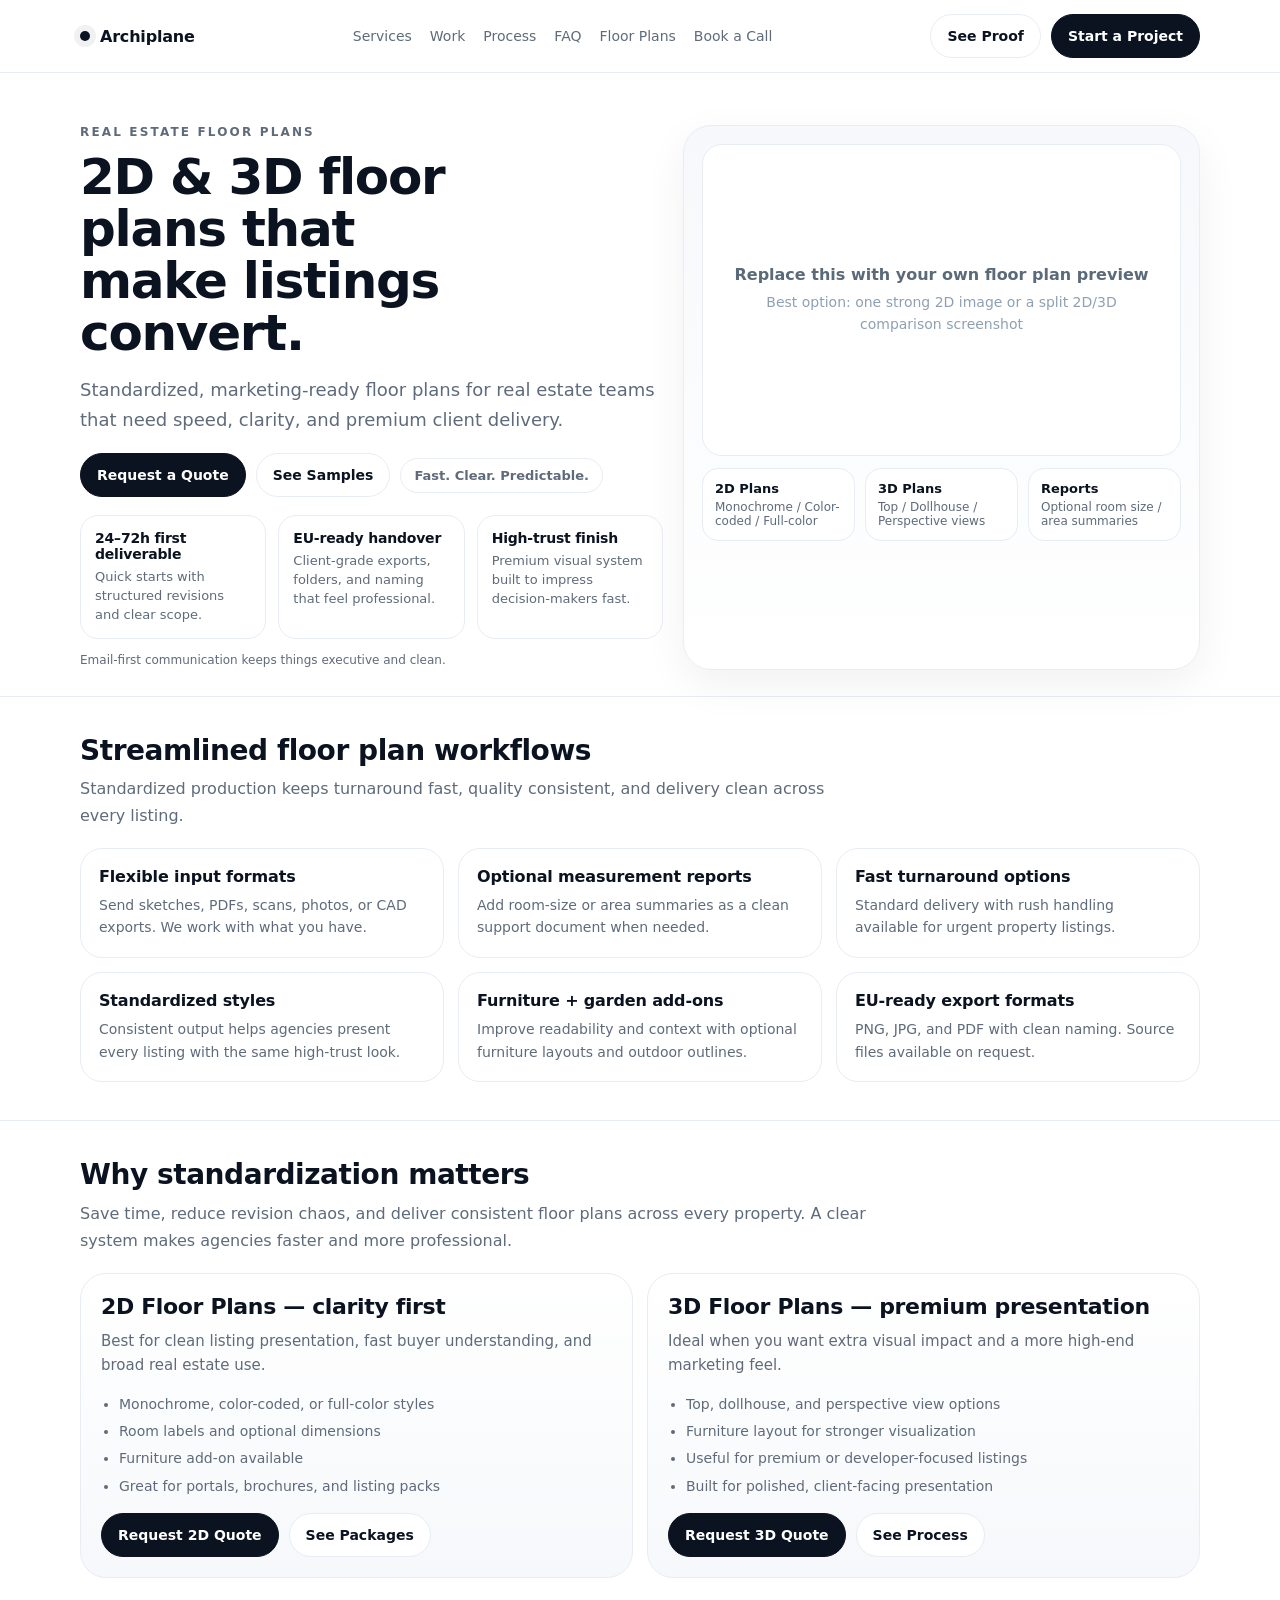
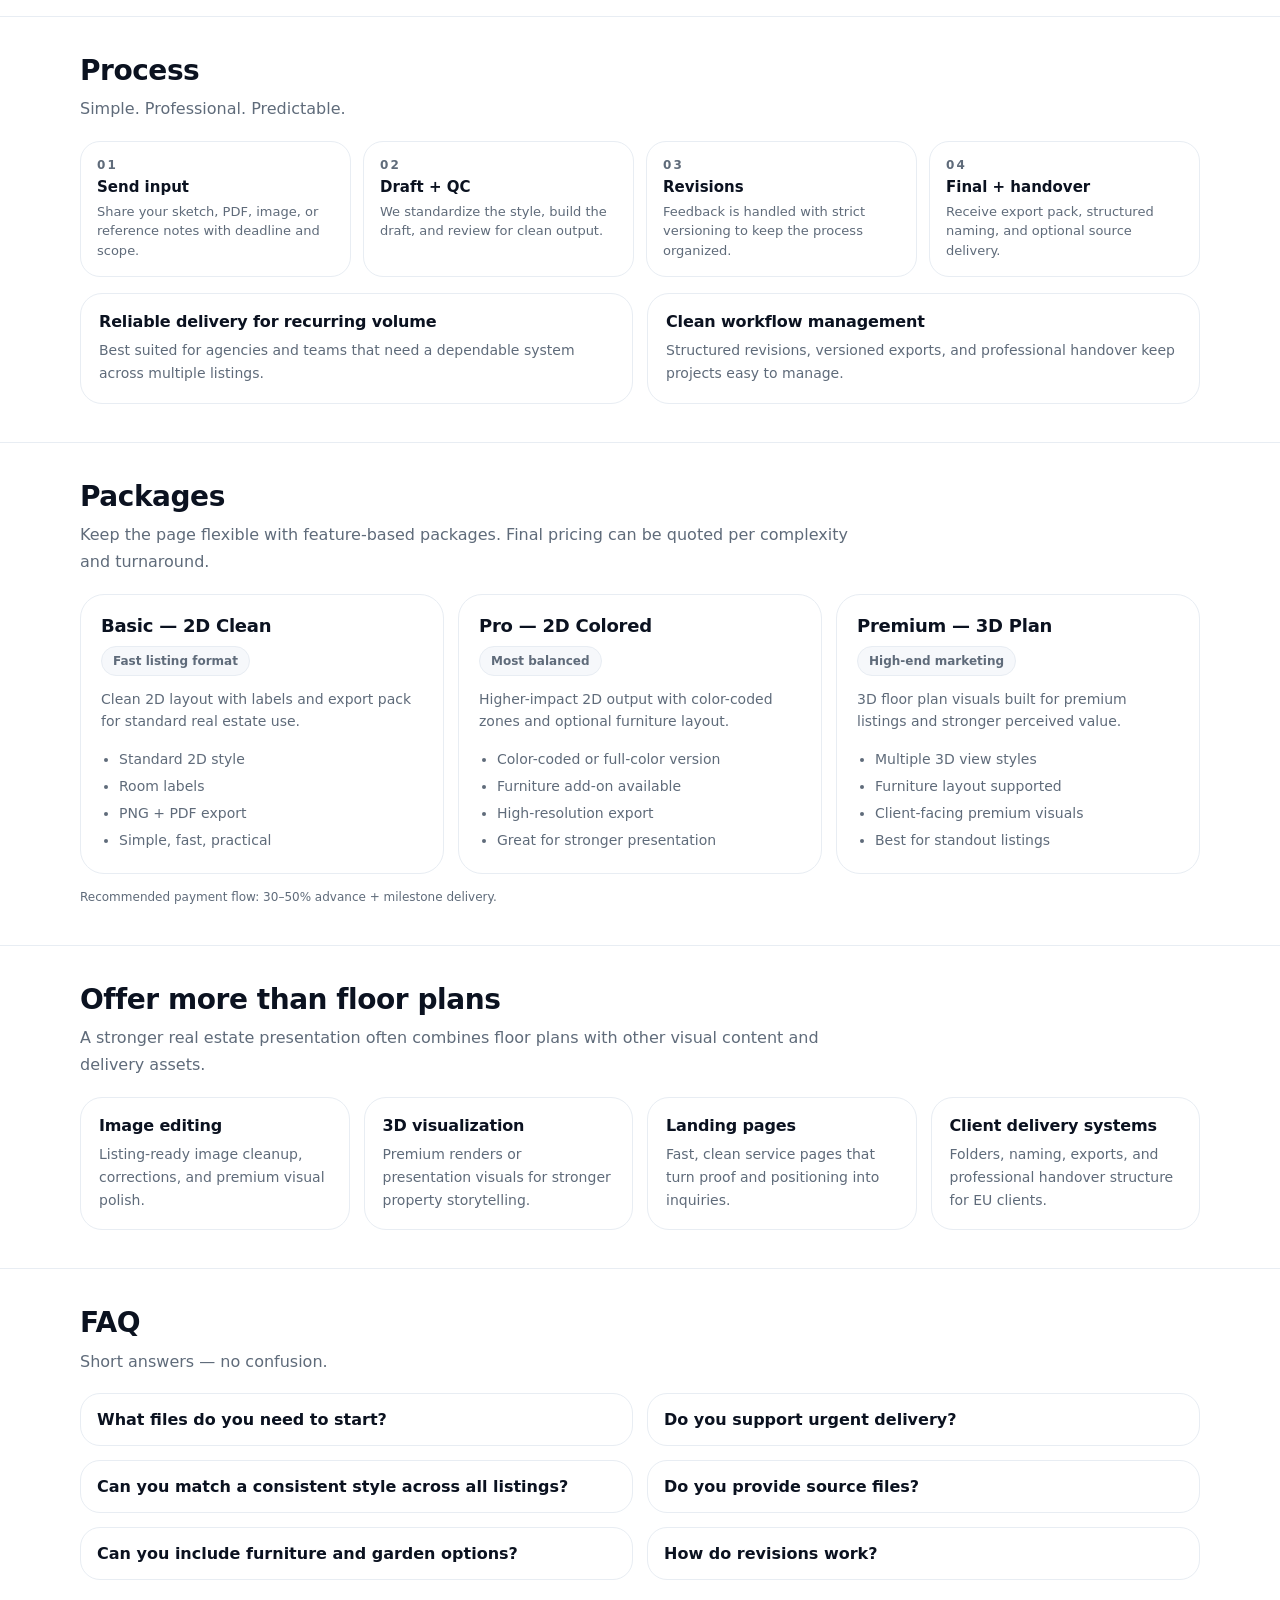
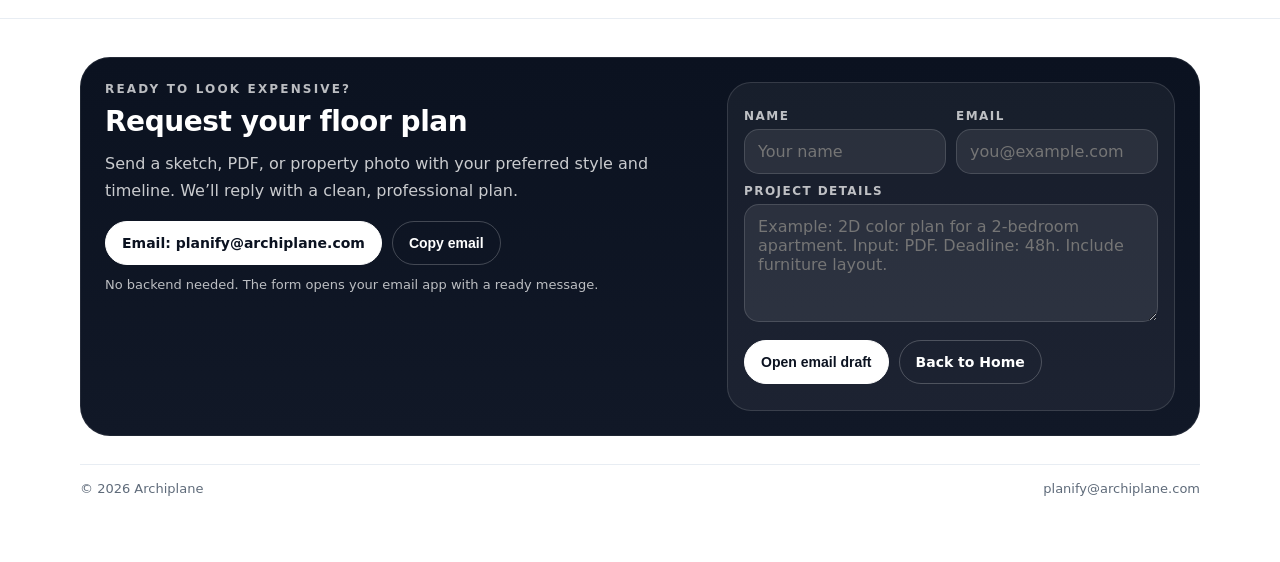
==== floor-plans/index.html @ 11f4e486 "update homepage and floor plans page" ====
<!doctype html>
<html lang="en">
<head>
  <meta charset="utf-8" />
  <meta name="viewport" content="width=device-width, initial-scale=1" />
  <title>Floor Plans (2D & 3D) | Archiplane</title>
  <meta name="description" content="Premium 2D & 3D floor plans for real estate listings. EU-ready exports, clean handover, predictable delivery." />
  <meta name="robots" content="index,follow" />
  <link rel="canonical" href="https://www.archiplane.com/floor-plans/" />

  <meta property="og:title" content="Floor Plans (2D & 3D) | Archiplane" />
  <meta property="og:description" content="Standardized, marketing-ready floor plans for real estate teams that need speed, clarity, and premium client delivery." />
  <meta property="og:type" content="website" />
  <meta property="og:url" content="https://www.archiplane.com/floor-plans/" />
  <meta property="og:site_name" content="Archiplane" />

  <style>
    :root{
      --bg:#ffffff;
      --ink:#0b1220;
      --muted:#5f6b7a;
      --line:#e8edf3;
      --soft:#f6f8fb;
      --soft2:#f1f5f9;
      --card:#ffffff;
      --dark:#0b1220;
      --dark2:#111827;
      --shadow:0 14px 44px rgba(10,18,32,.06);
      --radius:24px;
      --radius-sm:18px;
      --max:1160px;
    }

    *{box-sizing:border-box}
    html{scroll-behavior:smooth}
    body{
      margin:0;
      background:var(--bg);
      color:var(--ink);
      font-family:ui-sans-serif, system-ui, -apple-system, Segoe UI, Roboto, Helvetica, Arial, sans-serif;
      -webkit-font-smoothing:antialiased;
      text-rendering:optimizeLegibility;
    }
    img{max-width:100%;display:block}
    a{text-decoration:none;color:inherit}
    .wrap{max-width:var(--max);margin:0 auto;padding:0 20px}

    .topbar{
      position:sticky;top:0;z-index:50;
      background:rgba(255,255,255,.82);
      backdrop-filter:blur(12px);
      border-bottom:1px solid var(--line);
    }
    .nav{
      display:flex;align-items:center;justify-content:space-between;
      gap:16px;padding:14px 0;
    }
    .brand{
      display:flex;align-items:center;gap:10px;font-weight:700;letter-spacing:-.2px;
    }
    .brand-dot{
      width:10px;height:10px;border-radius:999px;background:var(--ink);
      box-shadow:0 0 0 6px rgba(11,18,32,.06);
    }
    .menu{
      display:flex;align-items:center;gap:18px;font-size:14px;color:var(--muted);
    }
    .menu a:hover{color:var(--ink)}
    .cta-inline{display:flex;gap:10px;align-items:center}

    .btn{
      display:inline-flex;align-items:center;justify-content:center;
      min-height:44px;padding:0 16px;border-radius:999px;
      border:1px solid var(--line);background:#fff;color:var(--ink);
      font-size:14px;font-weight:700;white-space:nowrap;
      transition:.18s ease;
    }
    .btn:hover{transform:translateY(-1px);border-color:#d5dde7}
    .btn.primary{background:var(--dark);color:#fff;border-color:var(--dark)}
    .btn.primary:hover{opacity:.95}
    .btn.light{background:#fff;color:var(--ink);border-color:#fff}
    .btn.ghost{background:transparent;color:#fff;border-color:rgba(255,255,255,.22)}

    .hero{padding:52px 0 26px}
    .hero-grid{
      display:grid;grid-template-columns:1.06fr .94fr;gap:20px;align-items:stretch;
    }
    .kicker{
      font-size:12px;font-weight:800;letter-spacing:.18em;text-transform:uppercase;color:var(--muted);
    }
    h1{
      margin:12px 0 0;font-size:50px;line-height:1.04;letter-spacing:-1.25px;
      max-width:11ch;
    }
    .lead{
      margin:16px 0 0;max-width:60ch;
      font-size:18px;line-height:1.68;color:var(--muted);
    }
    .hero-actions{
      margin-top:18px;display:flex;gap:10px;flex-wrap:wrap;align-items:center;
    }
    .pill{
      display:inline-flex;align-items:center;gap:8px;
      padding:9px 13px;border-radius:999px;border:1px solid var(--line);
      background:#fff;font-size:13px;color:var(--muted);font-weight:600;
    }

    .trust{
      display:grid;grid-template-columns:repeat(3,1fr);gap:12px;margin-top:18px;
    }
    .trust-card{
      background:#fff;border:1px solid var(--line);border-radius:18px;padding:14px 14px 13px;
    }
    .trust-card b{display:block;font-size:14px;letter-spacing:-.2px}
    .trust-card span{display:block;margin-top:6px;font-size:13px;line-height:1.45;color:var(--muted)}

    .panel{
      background:linear-gradient(180deg,var(--soft),#fff);
      border:1px solid var(--line);border-radius:28px;padding:18px;
      box-shadow:var(--shadow);
    }
    .mock{
      min-height:312px;
      border:1px solid var(--line);border-radius:20px;background:#fff;
      display:flex;flex-direction:column;align-items:center;justify-content:center;
      text-align:center;padding:22px;color:#8ea0b2;
    }
    .mock b{color:#5b6a79}
    .mini-grid{
      display:grid;grid-template-columns:repeat(3,1fr);gap:10px;margin-top:12px;
    }
    .mini{
      border:1px solid var(--line);border-radius:16px;background:#fff;padding:12px;
    }
    .mini b{display:block;font-size:13px}
    .mini span{display:block;margin-top:4px;font-size:12px;color:var(--muted)}

    section{padding:38px 0;border-top:1px solid var(--line)}
    h2{
      margin:0;font-size:28px;letter-spacing:-.45px;line-height:1.12;
    }
    .sub{
      margin:10px 0 0;max-width:78ch;color:var(--muted);line-height:1.68;font-size:16px;
    }

    .grid-3{
      display:grid;grid-template-columns:repeat(3,1fr);gap:14px;margin-top:18px;
    }
    .card{
      border:1px solid var(--line);border-radius:22px;background:var(--card);padding:18px;
    }
    .card h3{
      margin:0;font-size:16px;letter-spacing:-.15px;
    }
    .card p{
      margin:8px 0 0;font-size:14px;line-height:1.62;color:var(--muted);
    }

    .split{
      display:grid;grid-template-columns:1fr 1fr;gap:14px;margin-top:18px;
    }
    .bigcard{
      border:1px solid var(--line);border-radius:26px;
      background:linear-gradient(180deg,#fff,var(--soft));
      padding:20px;
    }
    .bigcard h3{
      margin:0;font-size:22px;letter-spacing:-.35px;
    }
    .bigcard p{
      margin:10px 0 0;color:var(--muted);line-height:1.65;font-size:15px;
    }
    .list{
      margin:14px 0 0;padding-left:18px;color:var(--muted);
      line-height:1.8;font-size:14px;
    }
    .list li + li{margin-top:2px}

    .steps{
      display:grid;grid-template-columns:repeat(4,1fr);gap:12px;margin-top:18px;
    }
    .step{
      border:1px solid var(--line);border-radius:20px;background:#fff;padding:16px;
    }
    .num{
      font-size:12px;font-weight:900;letter-spacing:.18em;color:var(--muted);
    }
    .step b{display:block;margin-top:6px;font-size:15px}
    .step span{display:block;margin-top:6px;font-size:13px;line-height:1.5;color:var(--muted)}

    .workflow{
      display:grid;grid-template-columns:1fr 1fr;gap:14px;margin-top:16px;
    }

    .packages{
      display:grid;grid-template-columns:repeat(3,1fr);gap:14px;margin-top:18px;
    }
    .pkg{
      border:1px solid var(--line);border-radius:24px;background:#fff;padding:20px;
    }
    .pkg h3{margin:0;font-size:18px;letter-spacing:-.25px}
    .pkg .tag{
      display:inline-block;margin-top:10px;padding:7px 11px;border-radius:999px;
      background:var(--soft);border:1px solid var(--line);font-size:12px;font-weight:700;color:var(--muted);
    }
    .pkg p{margin:12px 0 0;color:var(--muted);font-size:14px;line-height:1.6}

    .services-grid{
      display:grid;grid-template-columns:repeat(4,1fr);gap:14px;margin-top:18px;
    }

    .faq{
      display:grid;grid-template-columns:1fr 1fr;gap:14px;margin-top:18px;
    }
    details{
      border:1px solid var(--line);border-radius:20px;background:#fff;padding:16px 16px;
    }
    summary{
      cursor:pointer;font-weight:700;list-style:none;
    }
    summary::-webkit-details-marker{display:none}
    details p{
      margin:10px 0 0;color:var(--muted);font-size:14px;line-height:1.65;
    }

    .cta-block{
      display:grid;grid-template-columns:1.15fr .85fr;gap:16px;
      background:linear-gradient(180deg,var(--dark),var(--dark2));
      color:#fff;border-radius:30px;padding:24px;border:1px solid rgba(255,255,255,.08);
    }
    .cta-block .muted{
      color:rgba(255,255,255,.78);line-height:1.72;
    }

    .form{
      border:1px solid rgba(255,255,255,.13);
      background:rgba(255,255,255,.05);
      border-radius:24px;padding:16px;
    }
    label{
      display:block;margin-top:10px;
      font-size:12px;font-weight:800;letter-spacing:.12em;text-transform:uppercase;
      color:rgba(255,255,255,.72);
    }
    input, textarea{
      width:100%;margin-top:6px;padding:12px 13px;
      border-radius:15px;border:1px solid rgba(255,255,255,.14);
      background:rgba(255,255,255,.08);color:#fff;outline:none;
      font:inherit;
    }
    textarea{min-height:118px;resize:vertical}
    .row{display:grid;grid-template-columns:1fr 1fr;gap:10px}
    .form-actions{display:flex;gap:10px;flex-wrap:wrap;margin-top:14px}
    .note{
      margin-top:10px;font-size:13px;line-height:1.55;color:rgba(255,255,255,.72);
    }

    footer{
      padding:28px 0;color:var(--muted);font-size:13px;
    }
    .foot{
      display:flex;justify-content:space-between;gap:12px;flex-wrap:wrap;
      border-top:1px solid var(--line);padding-top:16px;
    }

    .tiny{font-size:12px;color:var(--muted);line-height:1.55}
    .hide-mobile{display:block}

    @media (max-width: 980px){
      .hero-grid,.split,.workflow,.cta-block{grid-template-columns:1fr}
      .grid-3,.packages,.faq,.services-grid{grid-template-columns:1fr}
      .steps{grid-template-columns:1fr 1fr}
      .trust{grid-template-columns:1fr}
      h1{font-size:42px;max-width:none}
      .menu{display:none}
    }

    @media (max-width: 560px){
      .wrap{padding:0 16px}
      .hero{padding-top:36px}
      h1{font-size:35px;letter-spacing:-.8px}
      .lead{font-size:16px}
      .mini-grid,.row,.steps{grid-template-columns:1fr}
      .cta-inline{display:none}
      .hide-mobile{display:none}
    }
  </style>
</head>

<body>
  <header class="topbar">
    <div class="wrap">
      <div class="nav">
        <a class="brand" href="/">
          <span class="brand-dot" aria-hidden="true"></span>
          <span>Archiplane</span>
        </a>

        <nav class="menu" aria-label="Primary navigation">
          <a href="/#services">Services</a>
          <a href="/#work">Work</a>
          <a href="/#process">Process</a>
          <a href="/#faq">FAQ</a>
          <a href="/floor-plans/" aria-current="page">Floor Plans</a>
          <a href="/#contact">Book a Call</a>
        </nav>

        <div class="cta-inline">
          <a class="btn" href="/#work">See Proof</a>
          <a class="btn primary" href="#contact">Start a Project</a>
        </div>
      </div>
    </div>
  </header>

  <main>
    <!-- HERO -->
    <section class="hero" style="border-top:none">
      <div class="wrap">
        <div class="hero-grid">
          <div>
            <div class="kicker">Real Estate Floor Plans</div>
            <h1>2D &amp; 3D floor plans that make listings convert.</h1>
            <p class="lead">
              Standardized, marketing-ready floor plans for real estate teams that need speed,
              clarity, and premium client delivery.
            </p>

            <div class="hero-actions">
              <a class="btn primary" href="#contact">Request a Quote</a>
              <a class="btn" href="#samples">See Samples</a>
              <span class="pill hide-mobile">Fast. Clear. Predictable.</span>
            </div>

            <div class="trust">
              <div class="trust-card">
                <b>24–72h first deliverable</b>
                <span>Quick starts with structured revisions and clear scope.</span>
              </div>
              <div class="trust-card">
                <b>EU-ready handover</b>
                <span>Client-grade exports, folders, and naming that feel professional.</span>
              </div>
              <div class="trust-card">
                <b>High-trust finish</b>
                <span>Premium visual system built to impress decision-makers fast.</span>
              </div>
            </div>

            <div class="tiny" style="margin-top:12px;">
              Email-first communication keeps things executive and clean.
            </div>
          </div>

          <div class="panel" id="samples">
            <div class="mock">
              <b>Replace this with your own floor plan preview</b>
              <div style="margin-top:8px;font-size:14px;line-height:1.55;">
                Best option: one strong 2D image or a split 2D/3D comparison screenshot
              </div>
            </div>

            <div class="mini-grid">
              <div class="mini">
                <b>2D Plans</b>
                <span>Monochrome / Color-coded / Full-color</span>
              </div>
              <div class="mini">
                <b>3D Plans</b>
                <span>Top / Dollhouse / Perspective views</span>
              </div>
              <div class="mini">
                <b>Reports</b>
                <span>Optional room size / area summaries</span>
              </div>
            </div>
          </div>
        </div>
      </div>
    </section>

    <!-- FEATURE GRID -->
    <section>
      <div class="wrap">
        <h2>Streamlined floor plan workflows</h2>
        <p class="sub">
          Standardized production keeps turnaround fast, quality consistent, and delivery clean
          across every listing.
        </p>

        <div class="grid-3">
          <div class="card">
            <h3>Flexible input formats</h3>
            <p>Send sketches, PDFs, scans, photos, or CAD exports. We work with what you have.</p>
          </div>
          <div class="card">
            <h3>Optional measurement reports</h3>
            <p>Add room-size or area summaries as a clean support document when needed.</p>
          </div>
          <div class="card">
            <h3>Fast turnaround options</h3>
            <p>Standard delivery with rush handling available for urgent property listings.</p>
          </div>
          <div class="card">
            <h3>Standardized styles</h3>
            <p>Consistent output helps agencies present every listing with the same high-trust look.</p>
          </div>
          <div class="card">
            <h3>Furniture + garden add-ons</h3>
            <p>Improve readability and context with optional furniture layouts and outdoor outlines.</p>
          </div>
          <div class="card">
            <h3>EU-ready export formats</h3>
            <p>PNG, JPG, and PDF with clean naming. Source files available on request.</p>
          </div>
        </div>
      </div>
    </section>

    <!-- STANDARDIZATION -->
    <section>
      <div class="wrap">
        <h2>Why standardization matters</h2>
        <p class="sub">
          Save time, reduce revision chaos, and deliver consistent floor plans across every property.
          A clear system makes agencies faster and more professional.
        </p>

        <div class="split">
          <div class="bigcard">
            <h3>2D Floor Plans — clarity first</h3>
            <p>
              Best for clean listing presentation, fast buyer understanding, and broad real estate use.
            </p>
            <ul class="list">
              <li>Monochrome, color-coded, or full-color styles</li>
              <li>Room labels and optional dimensions</li>
              <li>Furniture add-on available</li>
              <li>Great for portals, brochures, and listing packs</li>
            </ul>
            <div style="margin-top:14px;display:flex;gap:10px;flex-wrap:wrap;">
              <a class="btn primary" href="#contact">Request 2D Quote</a>
              <a class="btn" href="#packages">See Packages</a>
            </div>
          </div>

          <div class="bigcard">
            <h3>3D Floor Plans — premium presentation</h3>
            <p>
              Ideal when you want extra visual impact and a more high-end marketing feel.
            </p>
            <ul class="list">
              <li>Top, dollhouse, and perspective view options</li>
              <li>Furniture layout for stronger visualization</li>
              <li>Useful for premium or developer-focused listings</li>
              <li>Built for polished, client-facing presentation</li>
            </ul>
            <div style="margin-top:14px;display:flex;gap:10px;flex-wrap:wrap;">
              <a class="btn primary" href="#contact">Request 3D Quote</a>
              <a class="btn" href="#process-flow">See Process</a>
            </div>
          </div>
        </div>
      </div>
    </section>

    <!-- PROCESS -->
    <section id="process-flow">
      <div class="wrap">
        <h2>Process</h2>
        <p class="sub">Simple. Professional. Predictable.</p>

        <div class="steps">
          <div class="step">
            <div class="num">01</div>
            <b>Send input</b>
            <span>Share your sketch, PDF, image, or reference notes with deadline and scope.</span>
          </div>
          <div class="step">
            <div class="num">02</div>
            <b>Draft + QC</b>
            <span>We standardize the style, build the draft, and review for clean output.</span>
          </div>
          <div class="step">
            <div class="num">03</div>
            <b>Revisions</b>
            <span>Feedback is handled with strict versioning to keep the process organized.</span>
          </div>
          <div class="step">
            <div class="num">04</div>
            <b>Final + handover</b>
            <span>Receive export pack, structured naming, and optional source delivery.</span>
          </div>
        </div>

        <div class="workflow">
          <div class="card">
            <h3>Reliable delivery for recurring volume</h3>
            <p>
              Best suited for agencies and teams that need a dependable system across multiple listings.
            </p>
          </div>
          <div class="card">
            <h3>Clean workflow management</h3>
            <p>
              Structured revisions, versioned exports, and professional handover keep projects easy to manage.
            </p>
          </div>
        </div>
      </div>
    </section>

    <!-- PACKAGES -->
    <section id="packages">
      <div class="wrap">
        <h2>Packages</h2>
        <p class="sub">
          Keep the page flexible with feature-based packages. Final pricing can be quoted per complexity and turnaround.
        </p>

        <div class="packages">
          <div class="pkg">
            <h3>Basic — 2D Clean</h3>
            <span class="tag">Fast listing format</span>
            <p>Clean 2D layout with labels and export pack for standard real estate use.</p>
            <ul class="list">
              <li>Standard 2D style</li>
              <li>Room labels</li>
              <li>PNG + PDF export</li>
              <li>Simple, fast, practical</li>
            </ul>
          </div>

          <div class="pkg">
            <h3>Pro — 2D Colored</h3>
            <span class="tag">Most balanced</span>
            <p>Higher-impact 2D output with color-coded zones and optional furniture layout.</p>
            <ul class="list">
              <li>Color-coded or full-color version</li>
              <li>Furniture add-on available</li>
              <li>High-resolution export</li>
              <li>Great for stronger presentation</li>
            </ul>
          </div>

          <div class="pkg">
            <h3>Premium — 3D Plan</h3>
            <span class="tag">High-end marketing</span>
            <p>3D floor plan visuals built for premium listings and stronger perceived value.</p>
            <ul class="list">
              <li>Multiple 3D view styles</li>
              <li>Furniture layout supported</li>
              <li>Client-facing premium visuals</li>
              <li>Best for standout listings</li>
            </ul>
          </div>
        </div>

        <div class="tiny" style="margin-top:14px;">
          Recommended payment flow: 30–50% advance + milestone delivery.
        </div>
      </div>
    </section>

    <!-- RELATED SERVICES -->
    <section>
      <div class="wrap">
        <h2>Offer more than floor plans</h2>
        <p class="sub">
          A stronger real estate presentation often combines floor plans with other visual content and delivery assets.
        </p>

        <div class="services-grid">
          <div class="card">
            <h3>Image editing</h3>
            <p>Listing-ready image cleanup, corrections, and premium visual polish.</p>
          </div>
          <div class="card">
            <h3>3D visualization</h3>
            <p>Premium renders or presentation visuals for stronger property storytelling.</p>
          </div>
          <div class="card">
            <h3>Landing pages</h3>
            <p>Fast, clean service pages that turn proof and positioning into inquiries.</p>
          </div>
          <div class="card">
            <h3>Client delivery systems</h3>
            <p>Folders, naming, exports, and professional handover structure for EU clients.</p>
          </div>
        </div>
      </div>
    </section>

    <!-- FAQ -->
    <section>
      <div class="wrap">
        <h2>FAQ</h2>
        <p class="sub">Short answers — no confusion.</p>

        <div class="faq">
          <details>
            <summary>What files do you need to start?</summary>
            <p>A sketch, photo, PDF, scan, or CAD export is enough. Add notes for style, deadline, and any special requirements.</p>
          </details>

          <details>
            <summary>Do you support urgent delivery?</summary>
            <p>Yes. Share the deadline first, and we’ll confirm whether rush delivery fits the project scope.</p>
          </details>

          <details>
            <summary>Can you match a consistent style across all listings?</summary>
            <p>Yes. Standardization is one of the main advantages — especially for agencies or recurring clients.</p>
          </details>

          <details>
            <summary>Do you provide source files?</summary>
            <p>Standard delivery is client-ready export. Source files can be included when requested in advance.</p>
          </details>

          <details>
            <summary>Can you include furniture and garden options?</summary>
            <p>Yes. These can be added when needed to improve readability and overall presentation.</p>
          </details>

          <details>
            <summary>How do revisions work?</summary>
            <p>We keep revisions organized with clear versioning, so feedback stays easy to track and final delivery stays clean.</p>
          </details>
        </div>
      </div>
    </section>

    <!-- CTA -->
    <section id="contact">
      <div class="wrap">
        <div class="cta-block">
          <div>
            <div class="kicker" style="color:rgba(255,255,255,.72)">Ready to look expensive?</div>
            <h2 style="margin-top:10px;color:#fff;">Request your floor plan</h2>
            <p class="muted" style="margin-top:12px;">
              Send a sketch, PDF, or property photo with your preferred style and timeline.
              We’ll reply with a clean, professional plan.
            </p>

            <div style="margin-top:14px;display:flex;gap:10px;flex-wrap:wrap;">
              <a class="btn light" href="mailto:planify@archiplane.com">Email: planify@archiplane.com</a>
              <button class="btn ghost" id="copyEmailBtn" type="button">Copy email</button>
            </div>

            <div class="note">
              No backend needed. The form opens your email app with a ready message.
            </div>
          </div>

          <div class="form">
            <form id="mailForm">
              <div class="row">
                <div>
                  <label for="name">Name</label>
                  <input id="name" name="name" type="text" placeholder="Your name" autocomplete="name" />
                </div>
                <div>
                  <label for="email">Email</label>
                  <input id="email" name="email" type="email" placeholder="you@example.com" autocomplete="email" />
                </div>
              </div>

              <label for="details">Project details</label>
              <textarea id="details" name="details" placeholder="Example: 2D color plan for a 2-bedroom apartment. Input: PDF. Deadline: 48h. Include furniture layout."></textarea>

              <div class="form-actions">
                <button class="btn light" type="submit">Open email draft</button>
                <a class="btn ghost" href="/">Back to Home</a>
              </div>

              <div class="note" id="status" aria-live="polite"></div>
            </form>
          </div>
        </div>

        <footer>
          <div class="foot">
            <div>© <span id="year"></span> Archiplane</div>
            <div><a href="mailto:planify@archiplane.com">planify@archiplane.com</a></div>
          </div>
        </footer>
      </div>
    </section>
  </main>

  <script>
    document.getElementById("year").textContent = new Date().getFullYear();

    const emailAddr = "planify@archiplane.com";
    const copyBtn = document.getElementById("copyEmailBtn");
    const status = document.getElementById("status");

    copyBtn.addEventListener("click", async () => {
      try {
        await navigator.clipboard.writeText(emailAddr);
        copyBtn.textContent = "Copied ✓";
        status.textContent = "Email copied.";
        setTimeout(() => {
          copyBtn.textContent = "Copy email";
          status.textContent = "";
        }, 1600);
      } catch (e) {
        status.textContent = "Copy failed. Use: " + emailAddr;
      }
    });

    const form = document.getElementById("mailForm");
    form.addEventListener("submit", (e) => {
      e.preventDefault();

      const name = (document.getElementById("name").value || "").trim();
      const email = (document.getElementById("email").value || "").trim();
      const details = (document.getElementById("details").value || "").trim();

      const subject = "Floor Plan Request (2D/3D) — Archiplane";
      const body = [
        "Hello Archiplane,",
        "",
        "I would like a quote for a floor plan project.",
        "",
        "Name: " + (name || "—"),
        "Email: " + (email || "—"),
        "",
        "Project details:",
        (details || "—"),
        "",
        "Thank you."
      ].join("\\n");

      const mailto = "mailto:" + encodeURIComponent(emailAddr)
        + "?subject=" + encodeURIComponent(subject)
        + "&body=" + encodeURIComponent(body);

      status.textContent = "Opening your email draft…";
      window.location.href = mailto;

      setTimeout(() => { status.textContent = ""; }, 2200);
    });
  </script>
</body>
</html>
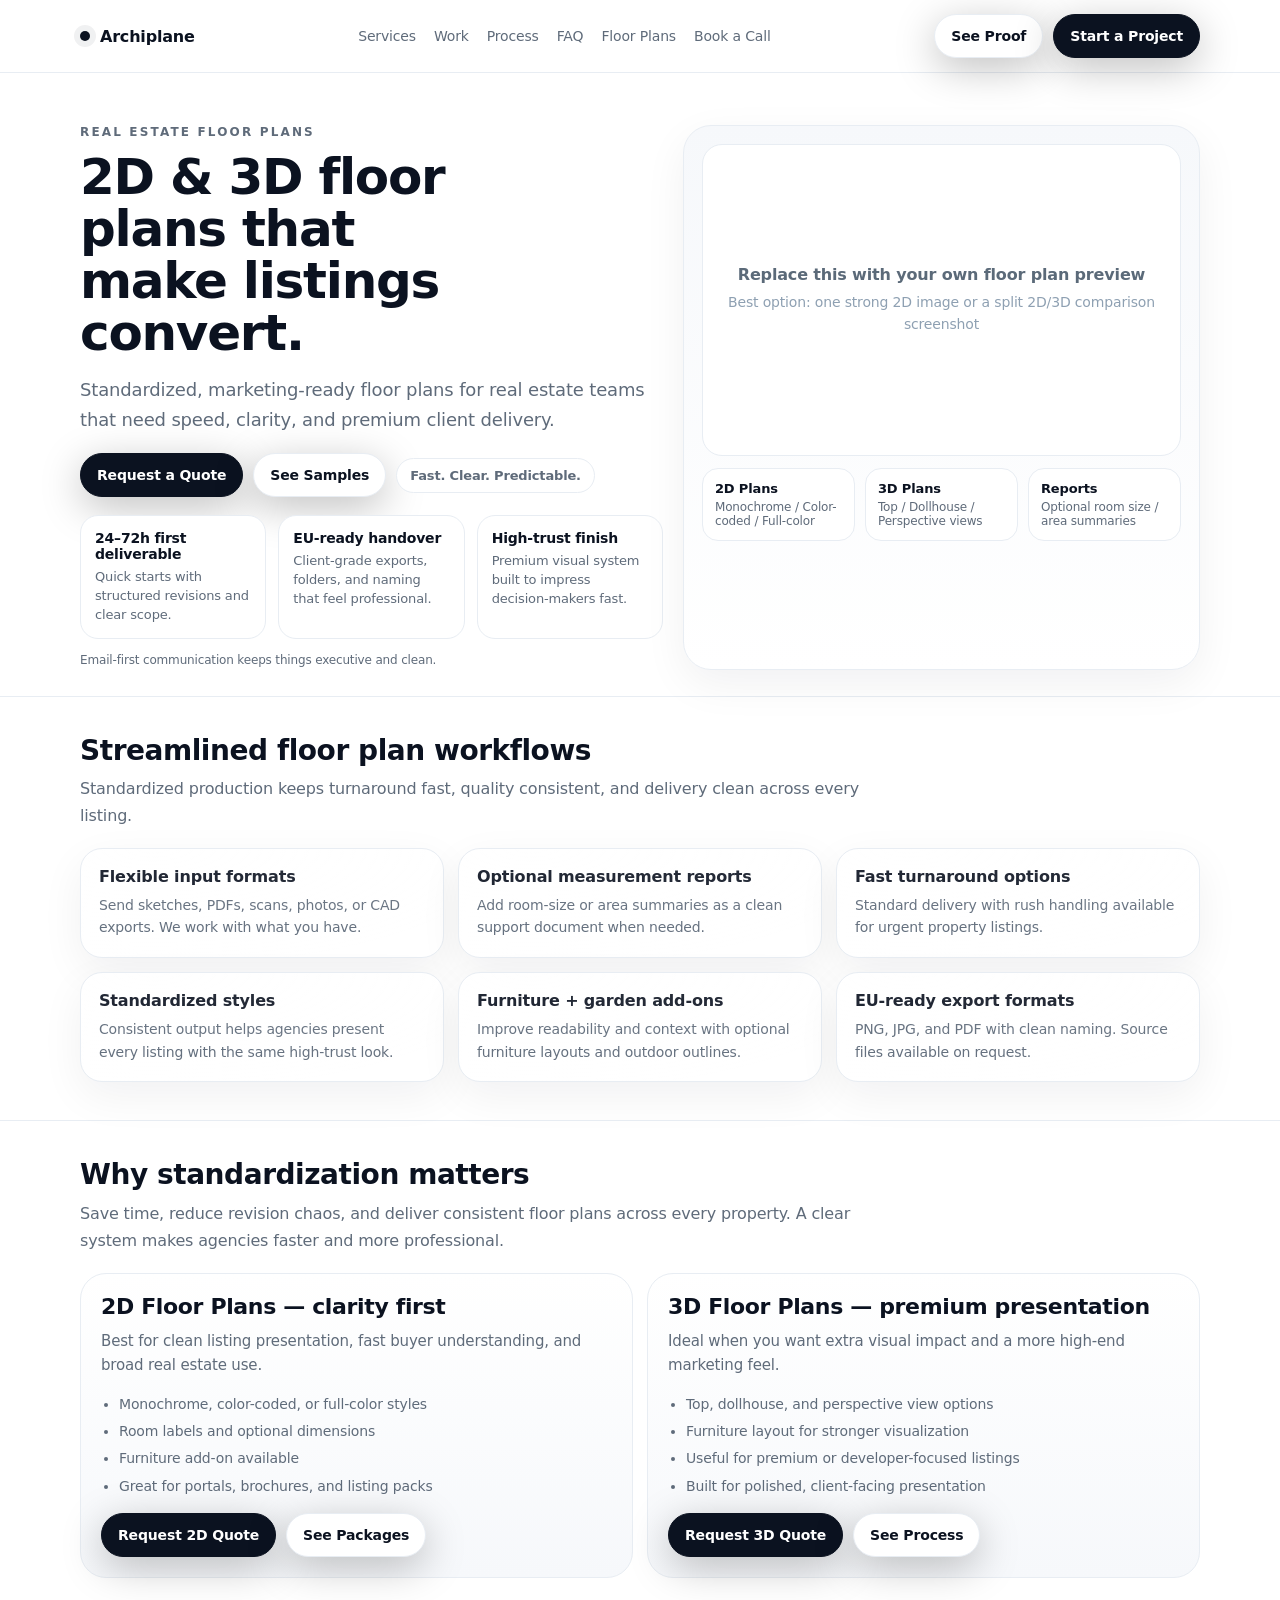
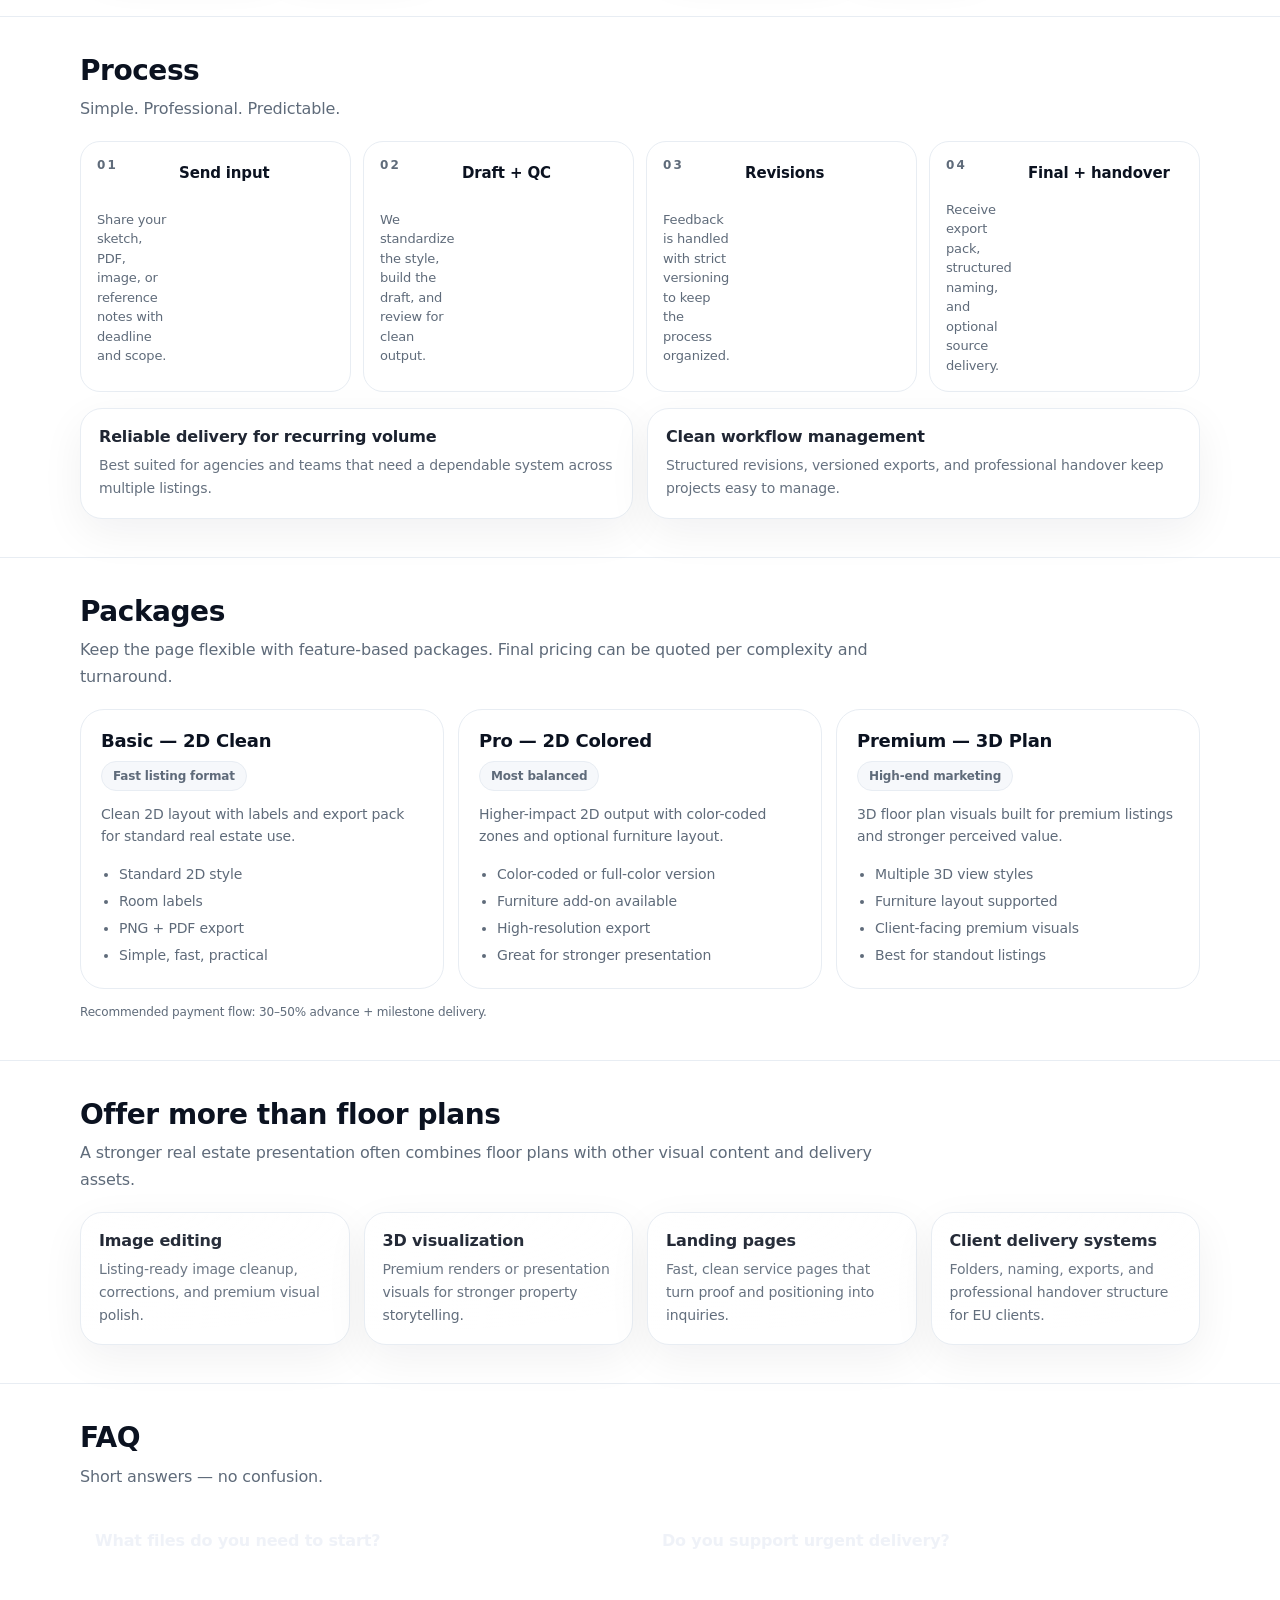
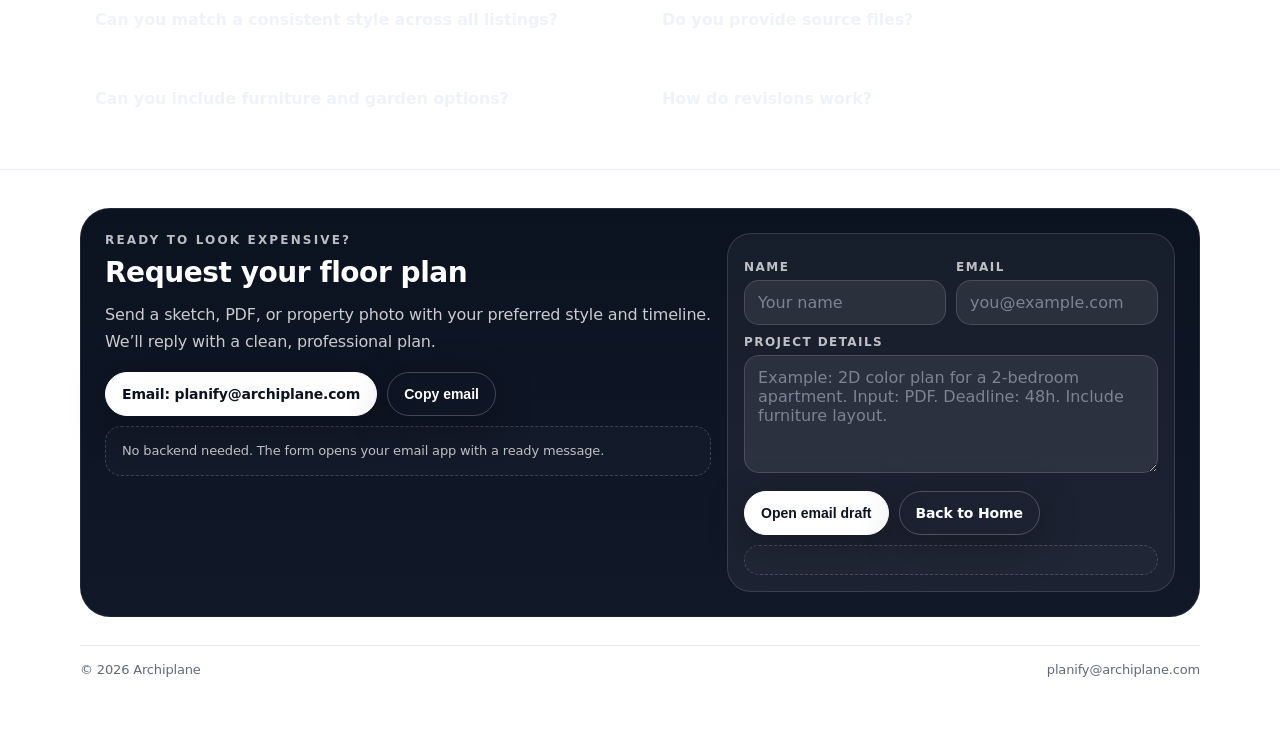
==== commit 659aaf37: "fix css link floor plans" ====
--- a/floor-plans/index.html
+++ b/floor-plans/index.html
@@ -7,6 +7,8 @@
   <meta name="description" content="Premium 2D & 3D floor plans for real estate listings. EU-ready exports, clean handover, predictable delivery." />
   <meta name="robots" content="index,follow" />
   <link rel="canonical" href="https://www.archiplane.com/floor-plans/" />
+  <link rel="stylesheet" href="../styles.css">
+<script src="../script.js"></script>
 
   <meta property="og:title" content="Floor Plans (2D & 3D) | Archiplane" />
   <meta property="og:description" content="Standardized, marketing-ready floor plans for real estate teams that need speed, clarity, and premium client delivery." />
--- a/styles.css
+++ b/styles.css
@@ -0,0 +1,412 @@
+/* Archiplane — premium static landing (Cloudflare Pages ready)
+   Simple, fast, and easy to customize. */
+
+:root{
+  --bg: #07080b;
+  --bg2:#0b0d12;
+  --card:#0f121a;
+  --muted:#a8b0c0;
+  --text:#eef1f7;
+  --line: rgba(255,255,255,.10);
+  --line2: rgba(255,255,255,.07);
+  --shadow: 0 18px 60px rgba(0,0,0,.55);
+  --radius: 18px;
+  --radius2: 26px;
+  --pad: clamp(18px, 2vw, 26px);
+  --max: 1120px;
+}
+
+*{box-sizing:border-box}
+html,body{height:100%}
+body{
+  margin:0;
+  font-family: Inter, system-ui, -apple-system, Segoe UI, Roboto, Arial, sans-serif;
+  background: radial-gradient(1100px 700px at 30% -10%, rgba(255,255,255,.08), transparent 60%),
+              radial-gradient(900px 600px at 90% 10%, rgba(255,255,255,.05), transparent 60%),
+              linear-gradient(180deg, var(--bg), var(--bg2));
+  color: var(--text);
+  letter-spacing: -0.01em;
+}
+
+a{color:inherit; text-decoration:none}
+.container{width:min(var(--max), calc(100% - 40px)); margin:0 auto}
+
+.skip{
+  position:absolute; left:-999px; top:8px;
+  background:#fff; color:#000; padding:10px 12px; border-radius:12px;
+}
+.skip:focus{left:12px; z-index:999}
+
+.header{
+  position:sticky; top:0; z-index:50;
+  backdrop-filter: blur(14px);
+  background: rgba(7,8,11,.55);
+  border-bottom: 1px solid var(--line2);
+}
+.nav{display:flex; align-items:center; justify-content:space-between; padding:14px 0}
+.brand{display:flex; align-items:center; gap:10px}
+.brand__mark{width:26px; height:26px}
+.brand__name{font-weight:700; letter-spacing:-0.03em}
+.brand__tag{
+  font-size:12px; color:var(--muted);
+  border:1px solid var(--line2);
+  padding:6px 10px; border-radius:999px;
+  margin-left:8px;
+}
+
+.nav__links{display:flex; align-items:center; gap:18px}
+.nav__links a{color:var(--muted); font-weight:500}
+.nav__links a:hover{color:var(--text)}
+.nav__toggle{
+  display:none;
+  background:transparent; border:0; padding:10px; cursor:pointer;
+}
+.nav__toggle span{
+  display:block; width:22px; height:2px; background:rgba(255,255,255,.75);
+  margin:5px 0; border-radius:2px;
+}
+
+.btn{
+  display:inline-flex; align-items:center; justify-content:center;
+  padding:14px 18px;
+  border-radius: 14px;
+  border:1px solid rgba(255,255,255,.16);
+  background: rgba(255,255,255,.08);
+  box-shadow: 0 10px 40px rgba(0,0,0,.25);
+  font-weight:600;
+  transition: transform .15s ease, background .15s ease, border-color .15s ease;
+}
+.btn:hover{transform: translateY(-1px); background: rgba(255,255,255,.12); border-color: rgba(255,255,255,.22)}
+.btn:active{transform: translateY(0)}
+
+.btn--ghost{
+  background: transparent;
+  border-color: rgba(255,255,255,.16);
+}
+.btn--small{padding:10px 12px; border-radius: 12px}
+.btn--wide{width:100%}
+
+.hero{padding:56px 0 26px}
+.hero__grid{
+  display:grid;
+  grid-template-columns: 1.1fr .9fr;
+  gap: 26px;
+  align-items:stretch;
+}
+
+.pill{
+  display:inline-flex; align-items:center; gap:10px;
+  border: 1px solid var(--line2);
+  background: rgba(255,255,255,.04);
+  padding: 10px 12px;
+  border-radius: 999px;
+  color: var(--muted);
+  font-weight: 600;
+  font-size: 13px;
+}
+.dot{
+  width:10px; height:10px; border-radius:99px;
+  background: rgba(255,255,255,.75);
+  box-shadow: 0 0 24px rgba(255,255,255,.55);
+}
+
+h1{
+  font-size: clamp(34px, 4.2vw, 56px);
+  line-height:1.03;
+  margin: 16px 0 12px;
+  letter-spacing:-0.05em;
+}
+.glow{
+  position:relative;
+  background: linear-gradient(90deg, rgba(255,255,255,.95), rgba(255,255,255,.55));
+  -webkit-background-clip:text;
+  background-clip:text;
+  color: transparent;
+}
+.lead{color: rgba(238,241,247,.82); font-size: 16.5px; line-height:1.6; max-width: 60ch}
+
+.hero__cta{display:flex; gap:12px; margin: 18px 0 18px; flex-wrap:wrap}
+
+.hero__meta{
+  display:grid;
+  grid-template-columns: repeat(3, 1fr);
+  gap: 12px;
+  margin-top: 18px;
+}
+.meta{
+  border: 1px solid var(--line2);
+  background: rgba(255,255,255,.03);
+  border-radius: 16px;
+  padding: 12px 12px;
+}
+.meta__kpi{font-weight:800; letter-spacing:-0.04em}
+.meta__label{color:var(--muted); font-size:12px; margin-top: 4px}
+
+.hero__card{position:relative}
+.card{
+  border: 1px solid rgba(255,255,255,.14);
+  background: rgba(15,18,26,.66);
+  border-radius: var(--radius2);
+  padding: var(--pad);
+  box-shadow: var(--shadow);
+  position:relative;
+  overflow:hidden;
+}
+.card:before{
+  content:"";
+  position:absolute; inset:-1px;
+  background: radial-gradient(600px 200px at 20% 0%, rgba(255,255,255,.12), transparent 60%),
+              radial-gradient(400px 200px at 90% 20%, rgba(255,255,255,.08), transparent 60%);
+  pointer-events:none;
+}
+
+.card__top{display:flex; align-items:center; justify-content:space-between; gap:12px; position:relative}
+.status{
+  display:inline-flex; align-items:center; gap:10px;
+  color: rgba(238,241,247,.85);
+  font-weight:600;
+}
+.status__dot{
+  width:10px; height:10px; border-radius:99px;
+  background: rgba(255,255,255,.8);
+  box-shadow: 0 0 24px rgba(255,255,255,.55);
+}
+.chip{
+  font-size:12px;
+  color: var(--muted);
+  border:1px solid var(--line2);
+  padding: 8px 10px;
+  border-radius: 999px;
+  background: rgba(255,255,255,.03);
+}
+
+.card__mid{
+  margin: 18px 0;
+  display:grid;
+  grid-template-columns: 1fr 1fr;
+  gap: 12px;
+  position:relative;
+}
+.spec{
+  border: 1px solid var(--line2);
+  background: rgba(255,255,255,.02);
+  border-radius: 16px;
+  padding: 12px 12px;
+}
+.spec__label{color:var(--muted); font-size:12px}
+.spec__value{font-weight:700; margin-top: 6px; letter-spacing:-0.02em}
+
+.card__bottom{position:relative}
+.hint{color:var(--muted); font-size:12px; line-height:1.5; margin:10px 0 0}
+
+.bg-orb{
+  position:absolute;
+  border-radius: 999px;
+  filter: blur(26px);
+  opacity: .55;
+  pointer-events:none;
+}
+.orb-1{width:240px; height:240px; left:-60px; bottom:-90px; background: rgba(255,255,255,.16)}
+.orb-2{width:220px; height:220px; right:-70px; top:-80px; background: rgba(255,255,255,.10)}
+
+.logos{padding: 6px 0 26px}
+.logos__title{color:var(--muted); font-size:13px; margin:0 0 12px}
+.logos__row{display:flex; gap:10px; flex-wrap:wrap}
+.logo-pill{
+  border:1px solid var(--line2);
+  background: rgba(255,255,255,.03);
+  padding: 10px 12px;
+  border-radius: 999px;
+  color: rgba(238,241,247,.84);
+  font-weight:600;
+  font-size:13px;
+}
+
+.section{padding: 54px 0}
+.section--alt{
+  background: linear-gradient(180deg, transparent, rgba(255,255,255,.03), transparent);
+  border-top: 1px solid var(--line2);
+  border-bottom: 1px solid var(--line2);
+}
+.section__head{display:flex; justify-content:space-between; align-items:flex-end; gap:16px; margin-bottom: 18px; flex-wrap:wrap}
+.section__head h2{margin:0; font-size: 28px; letter-spacing:-0.04em}
+.section__head p{margin:0; color:var(--muted); max-width: 66ch; line-height:1.6}
+
+.grid3{
+  display:grid;
+  grid-template-columns: repeat(3, 1fr);
+  gap: 14px;
+}
+
+.tile, .work{
+  border: 1px solid var(--line2);
+  background: rgba(255,255,255,.02);
+  border-radius: var(--radius);
+  padding: 18px 18px;
+}
+.tile h3{margin:0 0 8px; letter-spacing:-0.03em}
+.tile p{margin:0 0 12px; color: rgba(238,241,247,.80); line-height:1.6}
+.tile ul{margin:0; padding-left: 18px; color: var(--muted); line-height:1.7}
+.tile li{margin: 6px 0}
+
+.work{padding:0; overflow:hidden}
+.work__thumb{
+  padding: 18px 18px;
+  min-height: 160px;
+  background:
+    radial-gradient(460px 180px at 30% 0%, rgba(255,255,255,.08), transparent 60%),
+    radial-gradient(380px 180px at 90% 40%, rgba(255,255,255,.06), transparent 60%),
+    linear-gradient(180deg, rgba(255,255,255,.03), rgba(255,255,255,.01));
+}
+.work__badge{
+  display:inline-flex;
+  font-size: 12px;
+  border:1px solid var(--line2);
+  padding: 7px 10px;
+  border-radius: 999px;
+  color: var(--muted);
+  background: rgba(255,255,255,.03);
+}
+.work__title{margin-top: 12px; font-size: 18px; font-weight: 800; letter-spacing:-0.03em}
+.work__desc{margin-top: 6px; color: rgba(238,241,247,.80); line-height: 1.55}
+.work__meta{
+  display:flex; justify-content:space-between; gap:12px;
+  padding: 14px 18px;
+  border-top: 1px solid var(--line2);
+  color: var(--muted);
+  font-size: 13px;
+}
+
+.note{
+  margin-top: 14px;
+  border: 1px dashed rgba(255,255,255,.18);
+  border-radius: 16px;
+  padding: 14px 16px;
+  color: rgba(238,241,247,.85);
+  background: rgba(255,255,255,.02);
+}
+.note strong{color: var(--text)}
+
+.steps{display:grid; gap: 12px}
+.step{
+  display:grid;
+  grid-template-columns: 70px 1fr;
+  gap: 12px;
+  border: 1px solid var(--line2);
+  background: rgba(255,255,255,.02);
+  border-radius: var(--radius);
+  padding: 16px 16px;
+}
+.step__n{
+  font-weight: 900;
+  font-size: 20px;
+  letter-spacing:-0.06em;
+  color: rgba(238,241,247,.88);
+  border-right: 1px solid var(--line2);
+  padding-right: 14px;
+}
+.step__body h3{margin:0 0 6px}
+.step__body p{margin:0; color: var(--muted); line-height:1.6}
+
+.faq details{
+  border:1px solid var(--line2);
+  border-radius: 16px;
+  padding: 12px 14px;
+  background: rgba(255,255,255,.02);
+  margin: 10px 0;
+}
+.faq summary{
+  cursor:pointer;
+  font-weight:700;
+  color: rgba(238,241,247,.92);
+}
+.faq p{margin: 10px 0 0; color: var(--muted); line-height:1.6}
+
+.contact{padding: 64px 0}
+.contact__grid{
+  display:grid;
+  grid-template-columns: 1.05fr .95fr;
+  gap: 16px;
+  align-items:start;
+}
+.contact__actions{display:flex; gap: 12px; flex-wrap:wrap; margin-top: 14px}
+
+.form{
+  border: 1px solid rgba(255,255,255,.14);
+  background: rgba(15,18,26,.60);
+  border-radius: var(--radius2);
+  padding: 18px 18px;
+}
+.form__row{display:grid; grid-template-columns: 1fr 1fr; gap: 12px}
+label{display:grid; gap: 8px; color: rgba(238,241,247,.88); font-weight:600; font-size: 13px}
+input, textarea{
+  width:100%;
+  padding: 12px 12px;
+  border-radius: 14px;
+  border: 1px solid var(--line2);
+  background: rgba(255,255,255,.03);
+  color: var(--text);
+  outline: none;
+}
+input::placeholder, textarea::placeholder{color: rgba(168,176,192,.65)}
+input:focus, textarea:focus{border-color: rgba(255,255,255,.24); background: rgba(255,255,255,.04)}
+.form__hint{margin: 10px 0 0; color: var(--muted); font-size: 12px; line-height:1.5}
+
+.footer{
+  border-top: 1px solid var(--line2);
+  padding: 26px 0 34px;
+}
+.footer__grid{
+  display:grid;
+  grid-template-columns: 1.3fr 1fr 1fr;
+  gap: 14px;
+  align-items:start;
+}
+.brand--footer .brand__tag{display:none}
+.footer__links{display:grid; gap:10px}
+.footer__links a{color: var(--muted)}
+.footer__links a:hover{color: var(--text)}
+.footer__meta{display:grid; gap:8px; justify-items:end}
+.muted{color: var(--muted)}
+
+.toast{
+  position:fixed;
+  left:50%; bottom: 20px;
+  transform: translateX(-50%);
+  border:1px solid var(--line2);
+  background: rgba(0,0,0,.65);
+  color: rgba(238,241,247,.92);
+  padding: 10px 14px;
+  border-radius: 999px;
+  backdrop-filter: blur(10px);
+  box-shadow: 0 14px 40px rgba(0,0,0,.45);
+}
+
+@media (max-width: 920px){
+  .hero__grid{grid-template-columns: 1fr; }
+  .contact__grid{grid-template-columns: 1fr}
+  .grid3{grid-template-columns: 1fr}
+  .footer__grid{grid-template-columns: 1fr}
+  .footer__meta{justify-items:start}
+  .hero__meta{grid-template-columns: 1fr; }
+  .card__mid{grid-template-columns: 1fr}
+}
+
+@media (max-width: 760px){
+  .nav__toggle{display:block}
+  .nav__links{
+    position:absolute;
+    left:0; right:0;
+    top: 60px;
+    background: rgba(7,8,11,.92);
+    border-bottom: 1px solid var(--line2);
+    padding: 14px 20px;
+    display:none;
+    flex-direction:column;
+    align-items:flex-start;
+    gap: 12px;
+  }
+  .nav__links.is-open{display:flex}
+  .brand__tag{display:none}
+  .form__row{grid-template-columns: 1fr}
+}
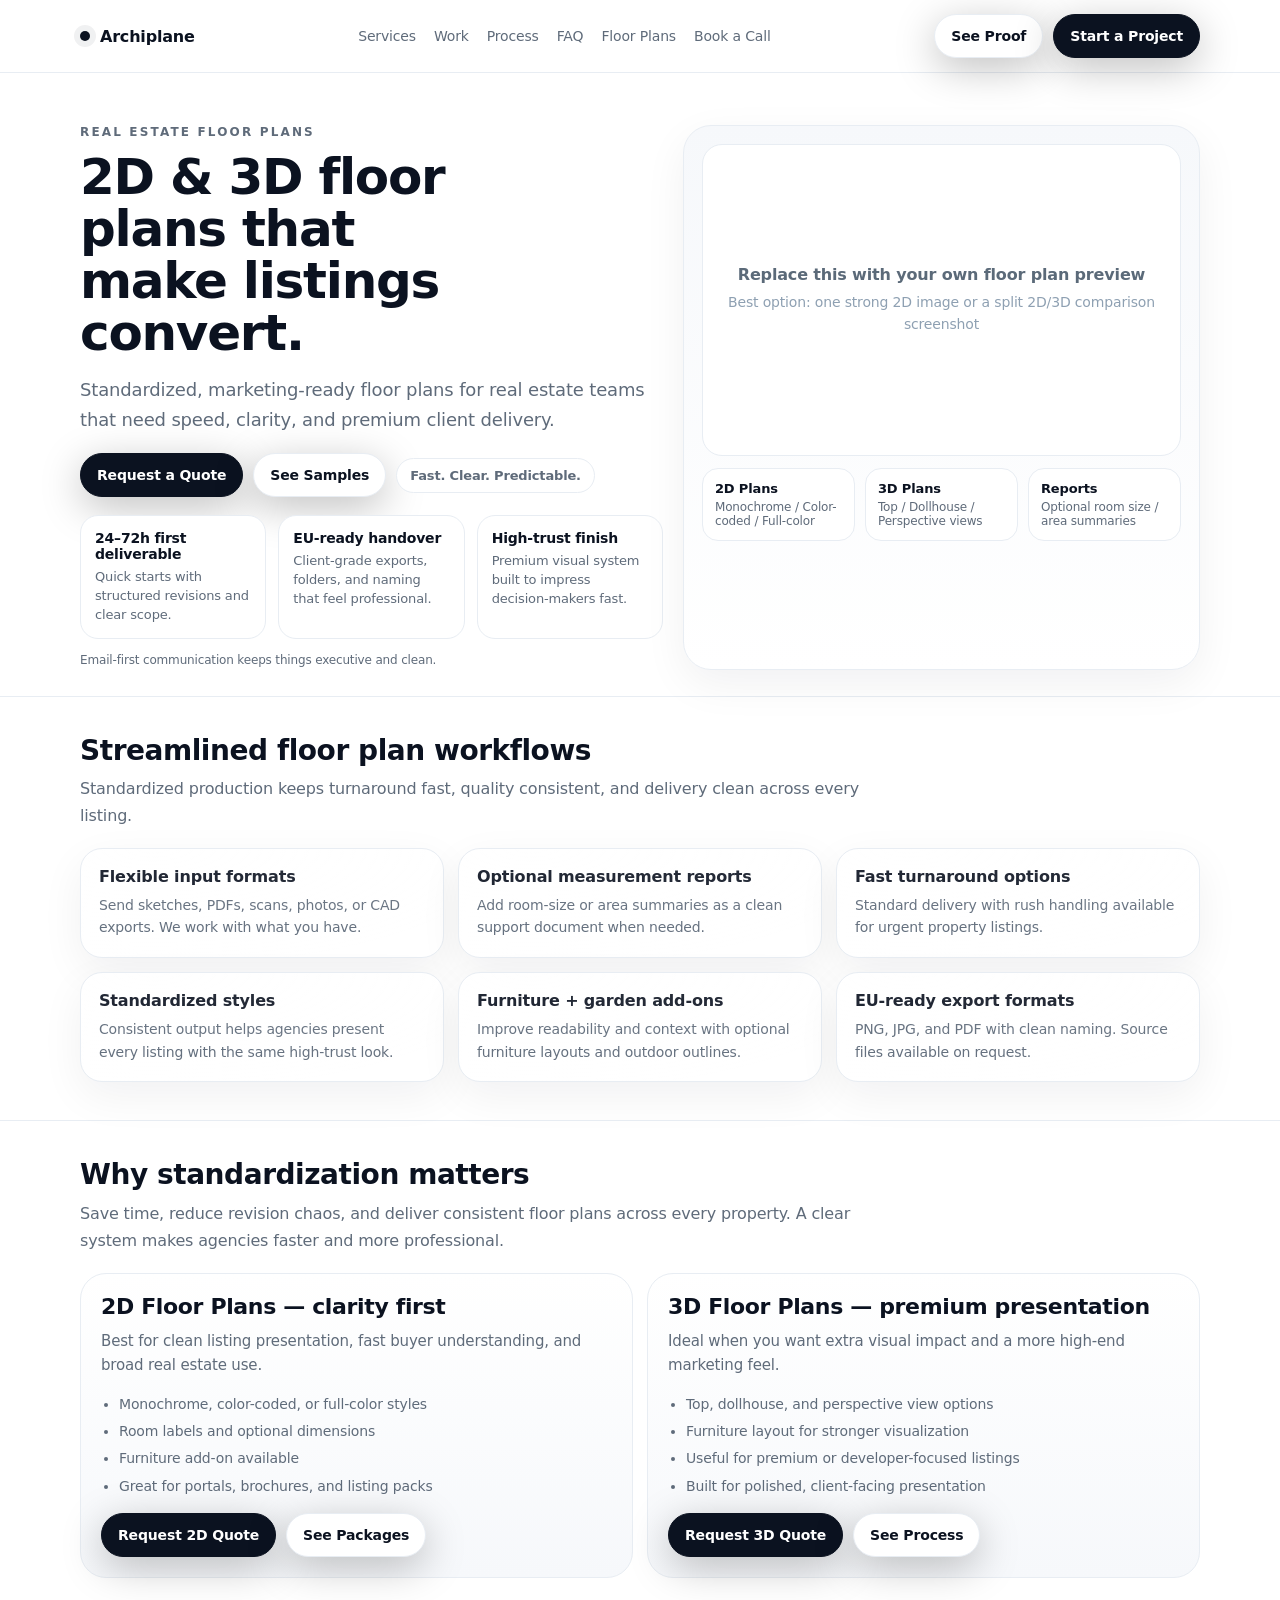
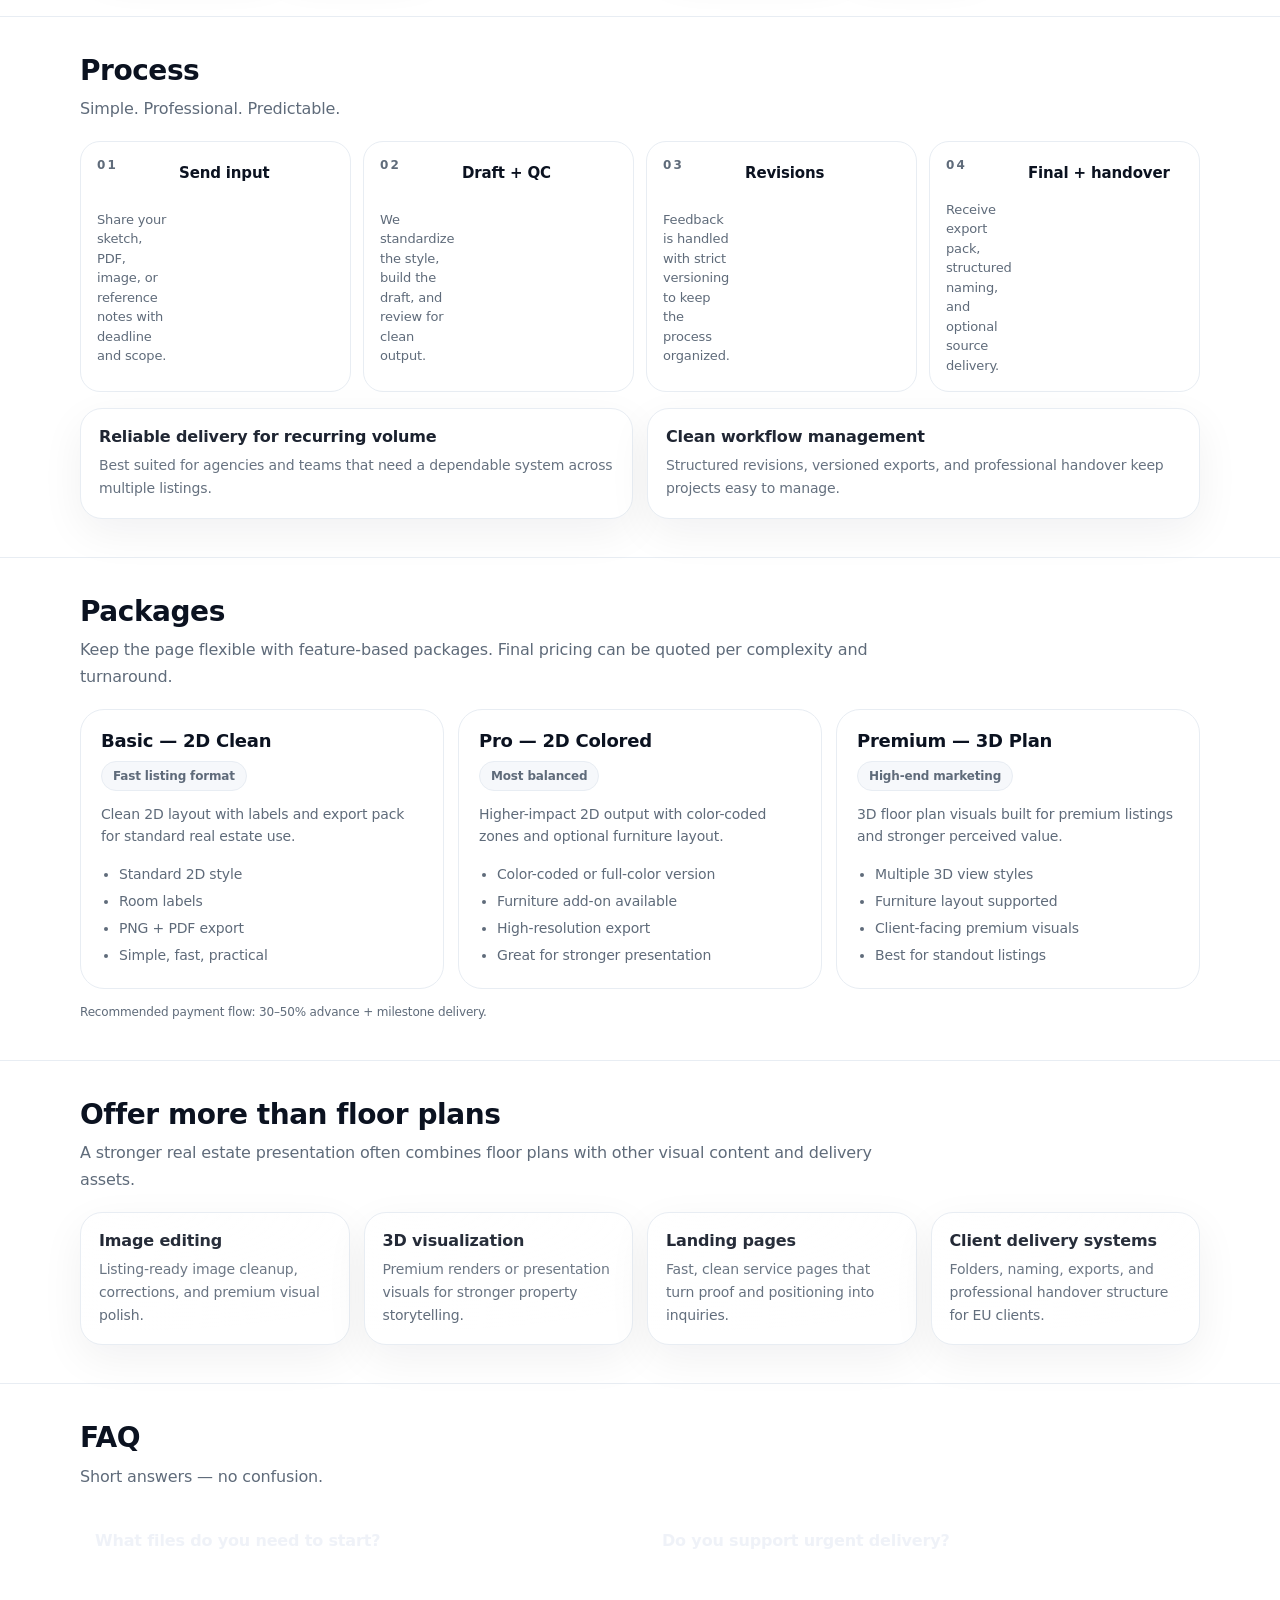
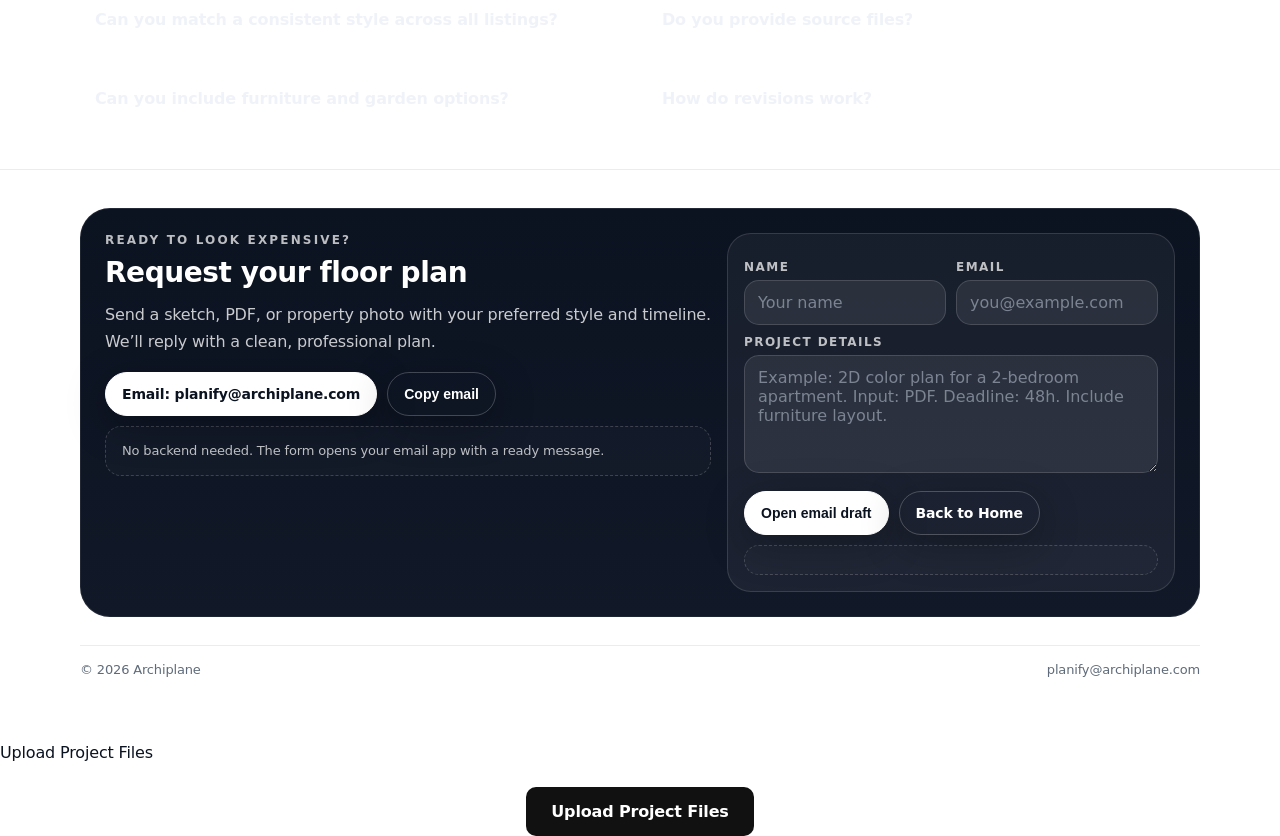
==== commit e55d7085: "add dropbox upload link" ====
--- a/floor-plans/index.html
+++ b/floor-plans/index.html
@@ -7,6 +7,8 @@
   <meta name="description" content="Premium 2D & 3D floor plans for real estate listings. EU-ready exports, clean handover, predictable delivery." />
   <meta name="robots" content="index,follow" />
   <link rel="canonical" href="https://www.archiplane.com/floor-plans/" />
+  <link rel="stylesheet" href="/styles.css">
+<script src="/script.js"></script>
   <link rel="stylesheet" href="../styles.css">
 <script src="../script.js"></script>
 
@@ -745,5 +747,13 @@
       setTimeout(() => { status.textContent = ""; }, 2200);
     });
   </script>
-</body>
-</html>+</body><a href="https://www.dropbox.com/request/T0SrACTL0qi2OZcAbfT6" target="_blank">
+Upload Project Files
+</a>
+</html><div style="text-align:center;margin:40px;">
+<a href="https://www.dropbox.com/request/T0SrACTL0qi2OZcAbfT6"
+style="background:#111;color:#fff;padding:15px 25px;border-radius:10px;text-decoration:none;font-weight:bold;"
+target="_blank">
+Upload Project Files
+</a>
+</div>
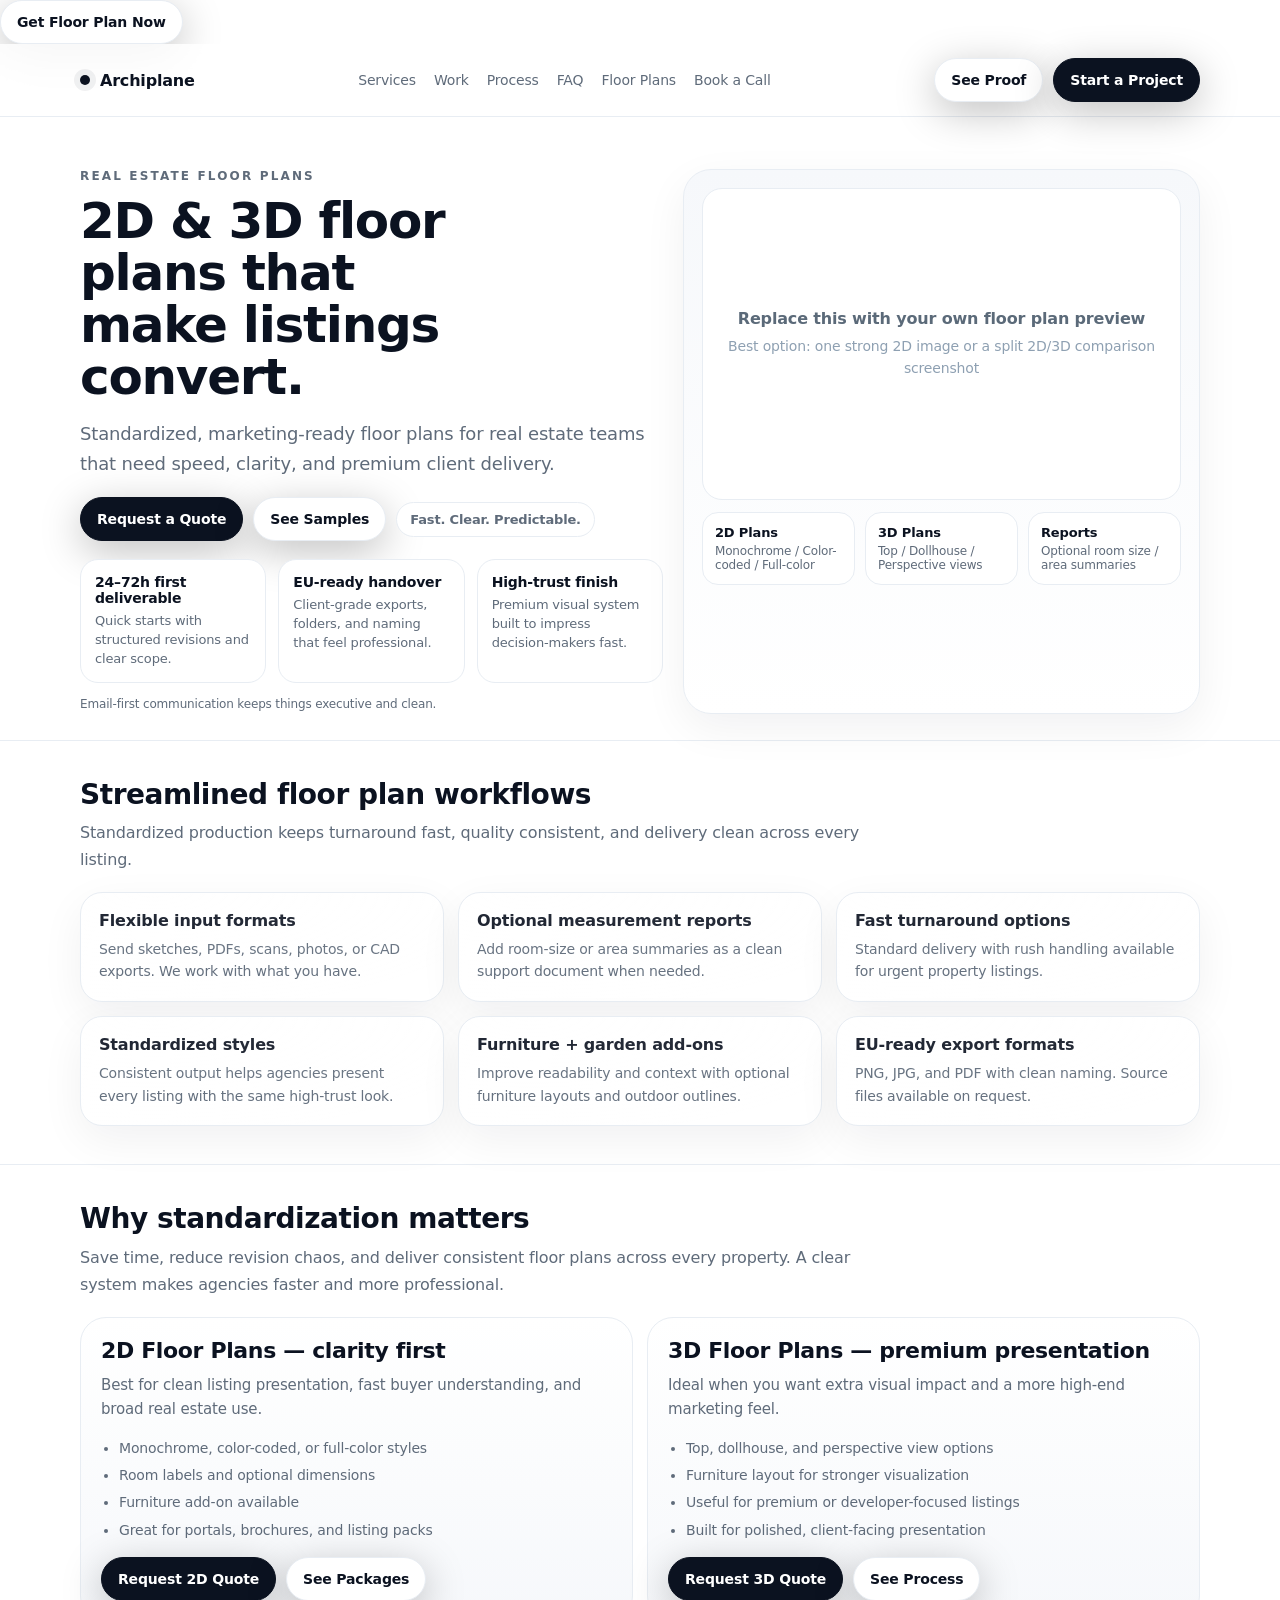
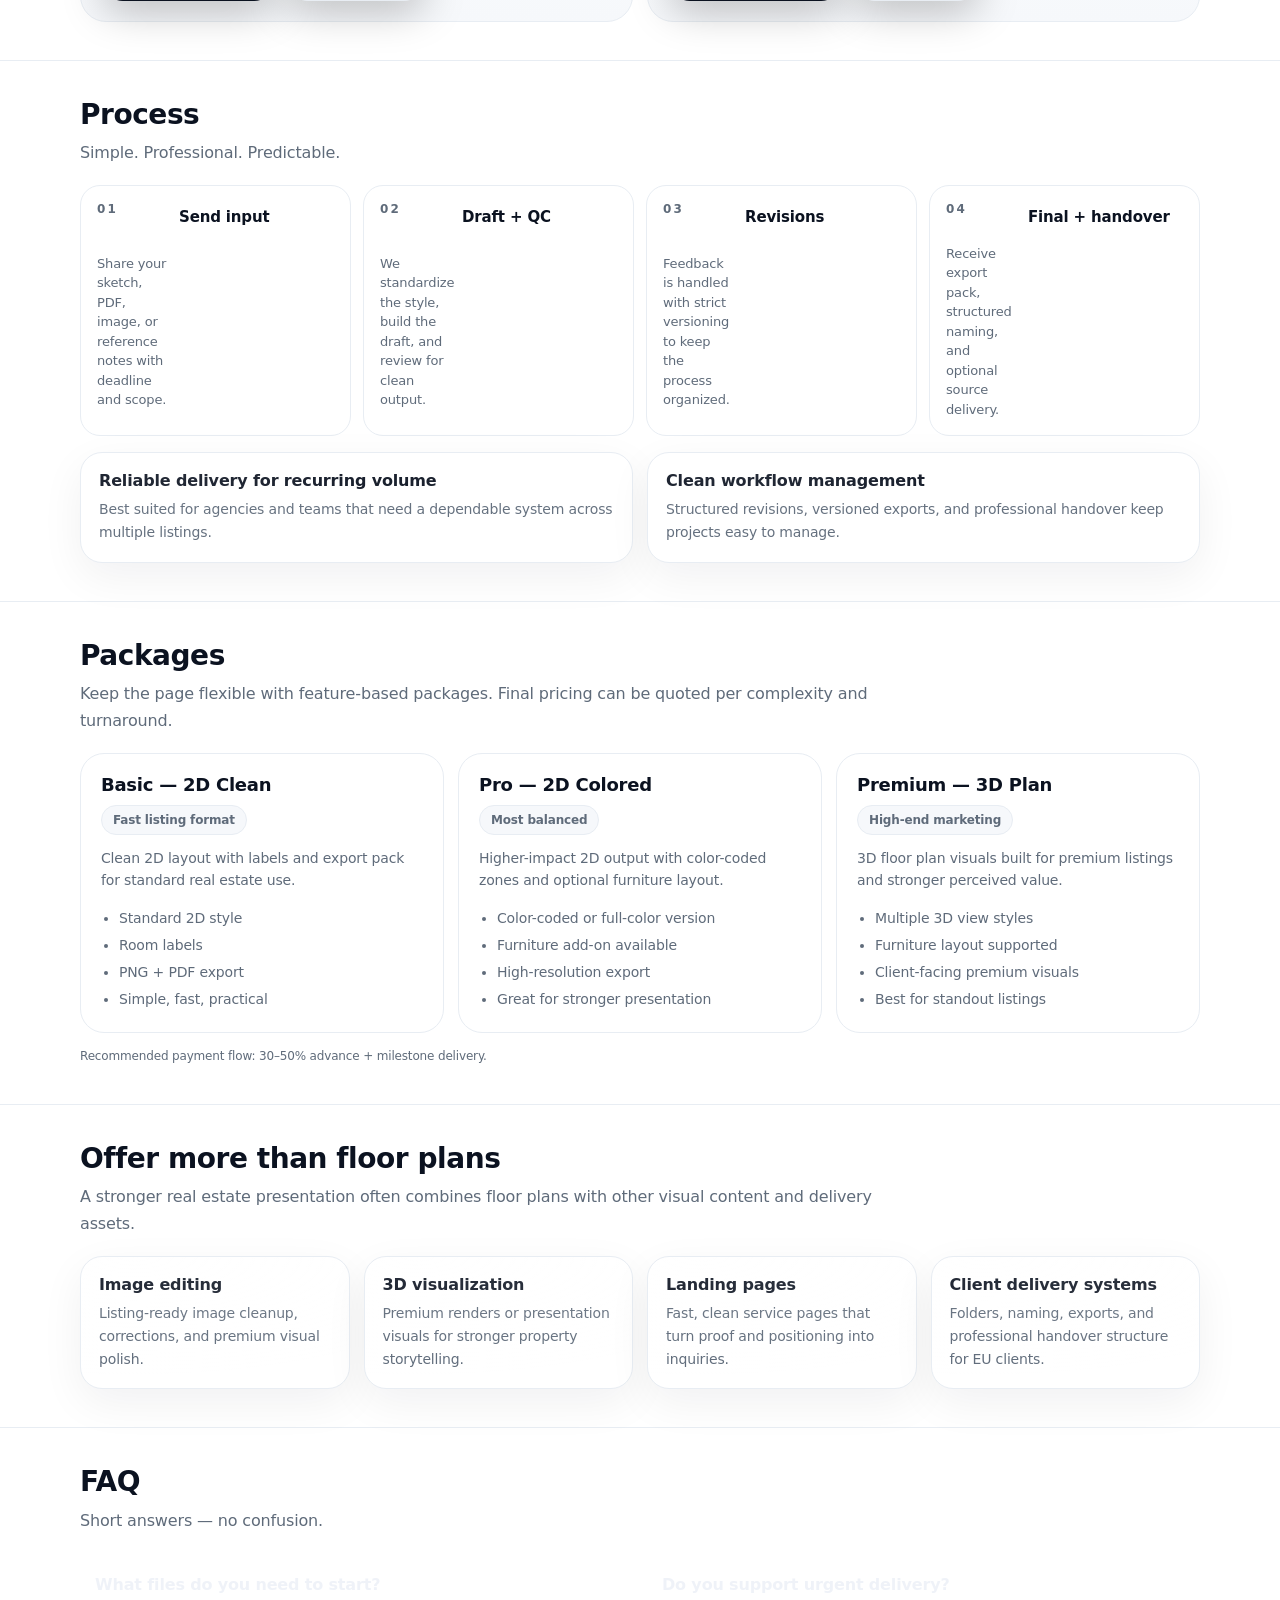
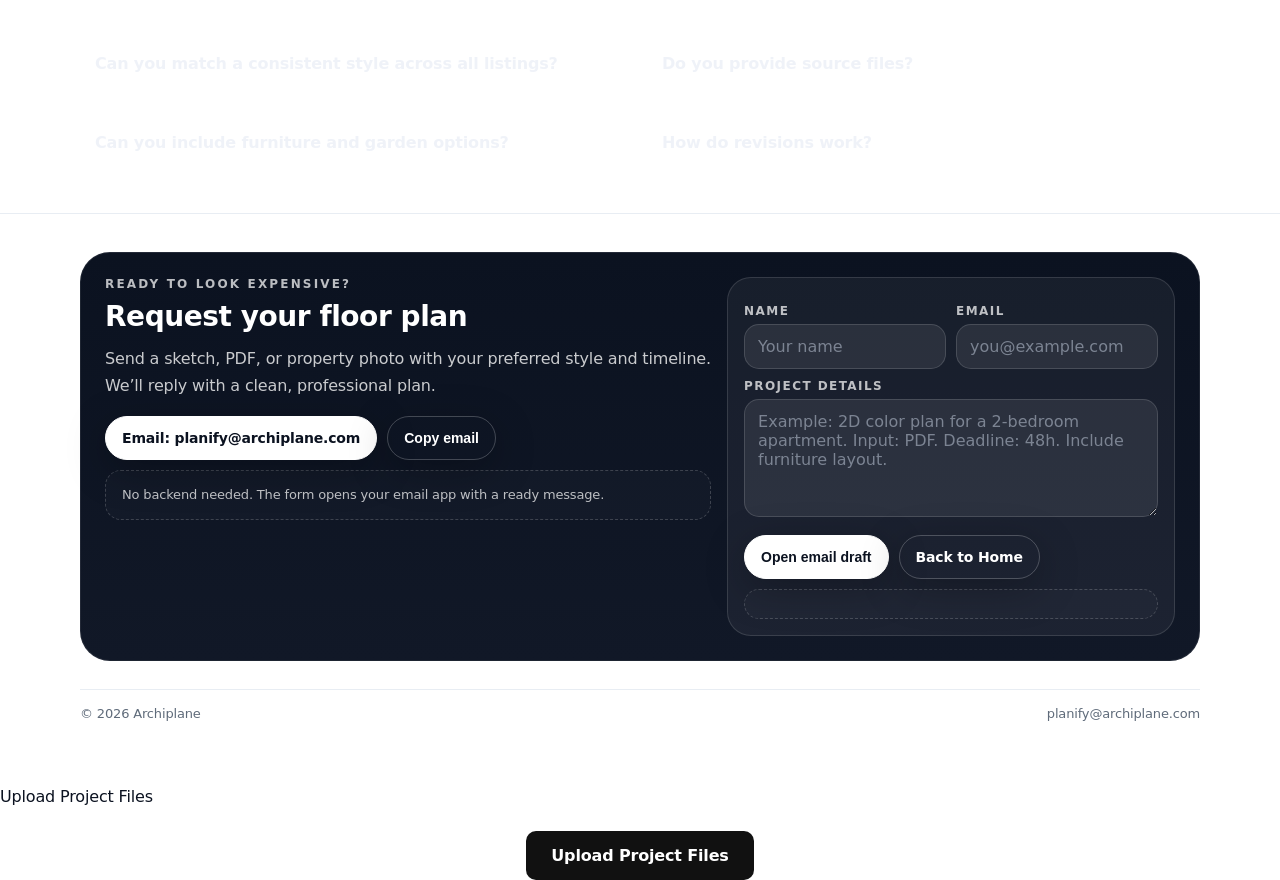
==== commit c454b216: "add floor plans page" ====
--- a/floor-plans/index.html
+++ b/floor-plans/index.html
@@ -1,4 +1,4 @@
-<!doctype html>
+<!doctype html><a href="/floor-plans/" class="btn">Get Floor Plan Now</a>
 <html lang="en">
 <head>
   <meta charset="utf-8" />
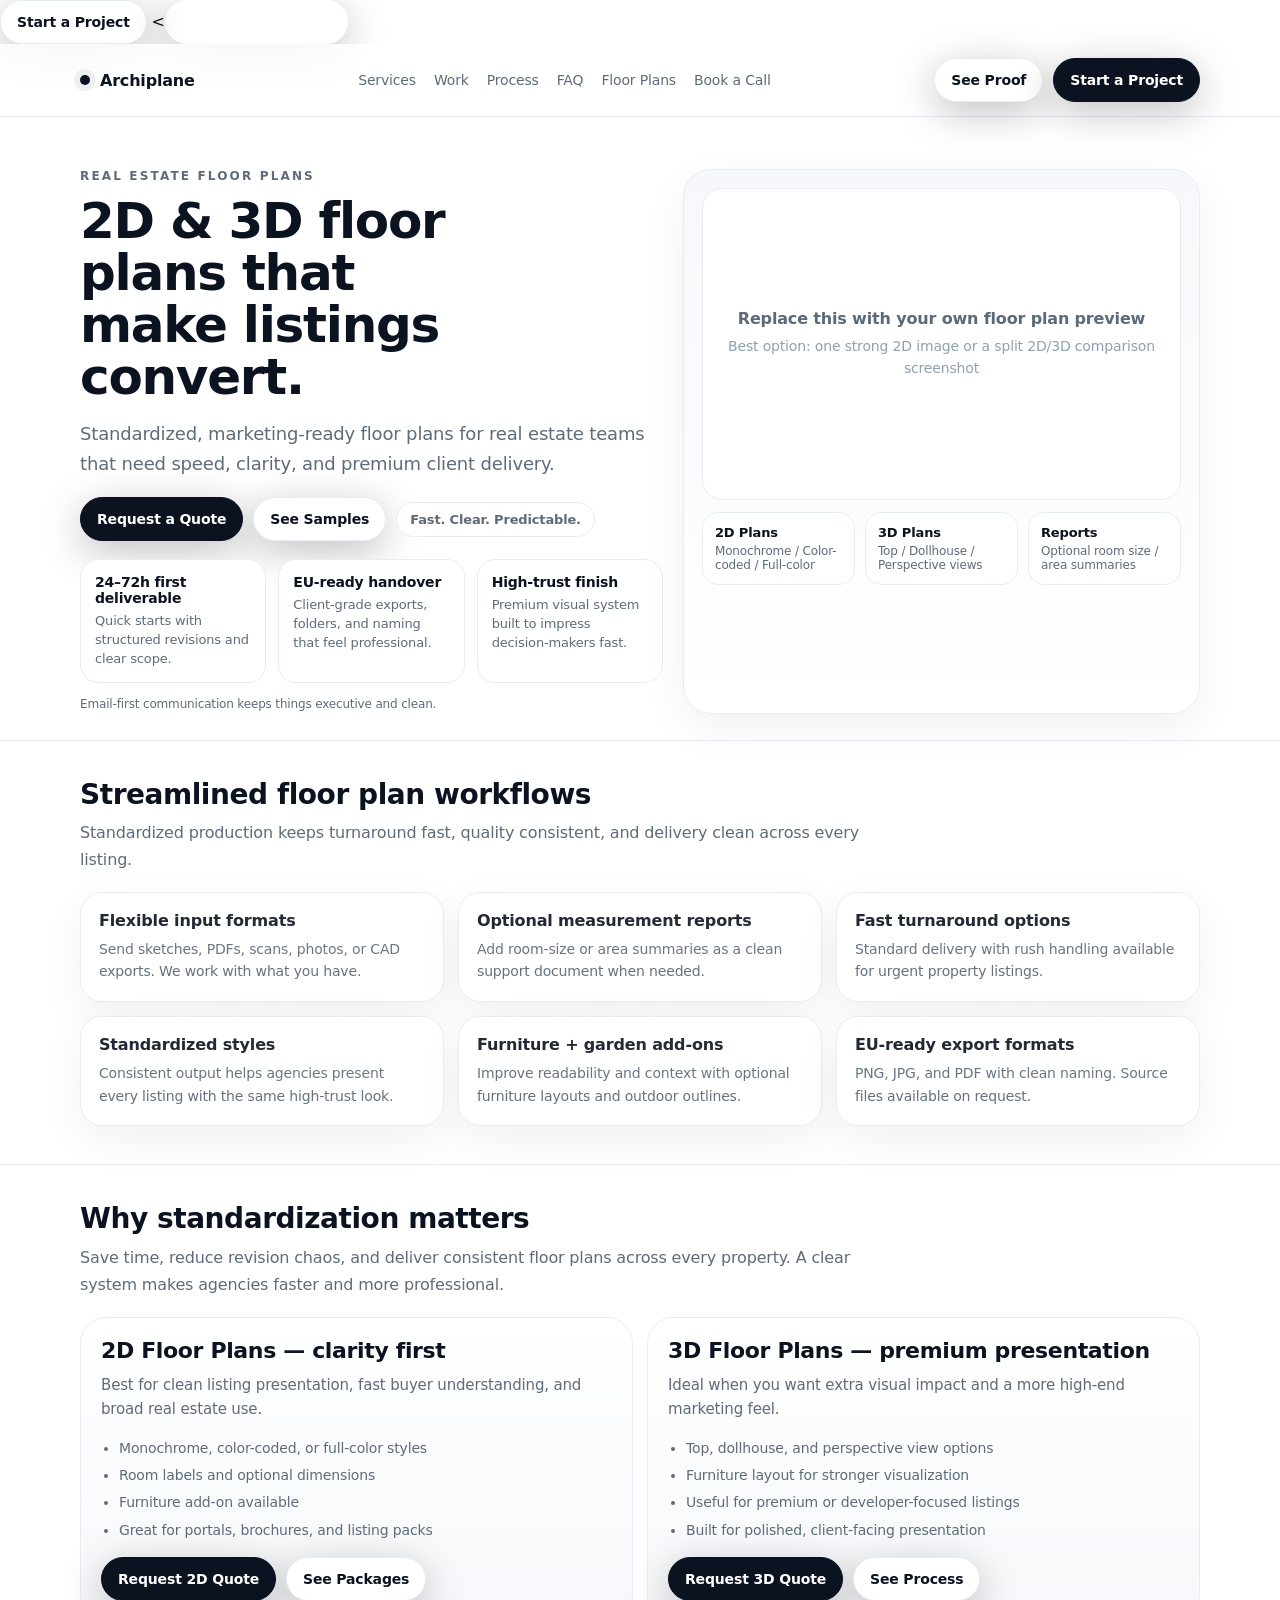
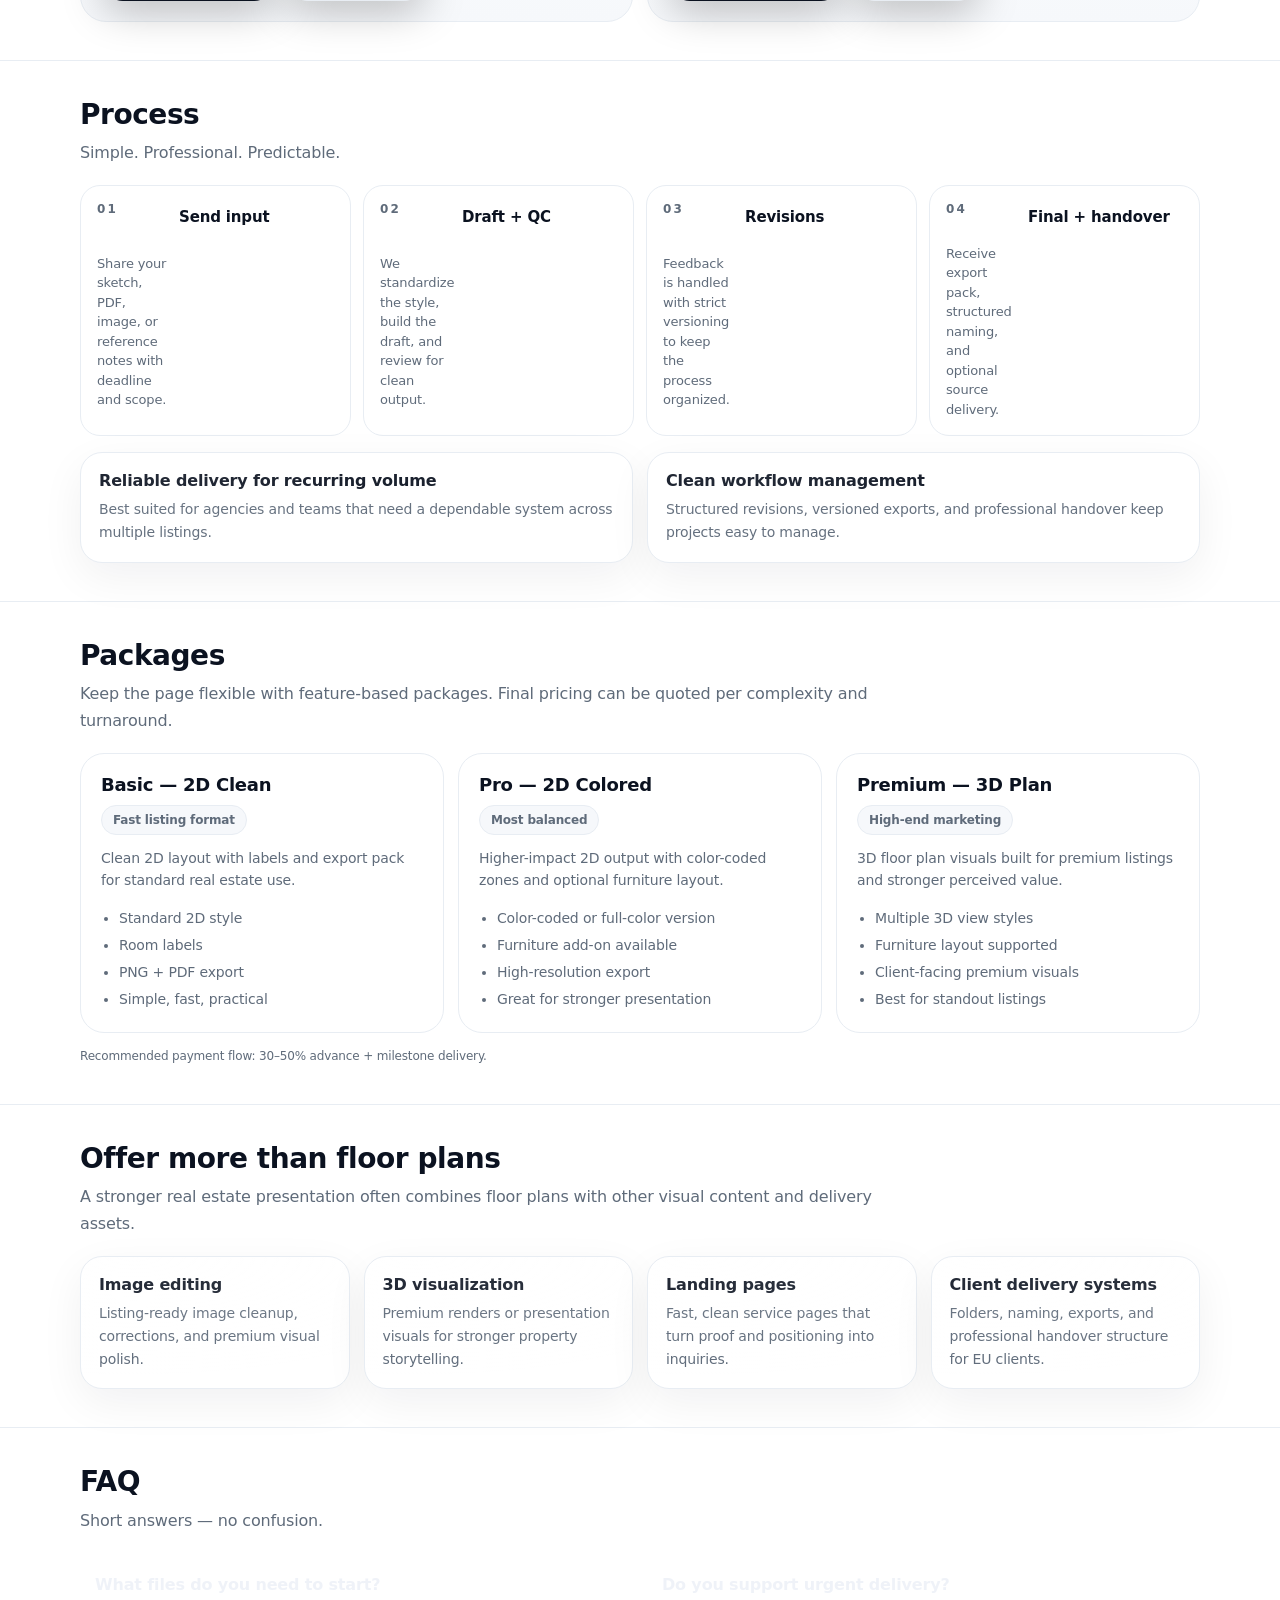
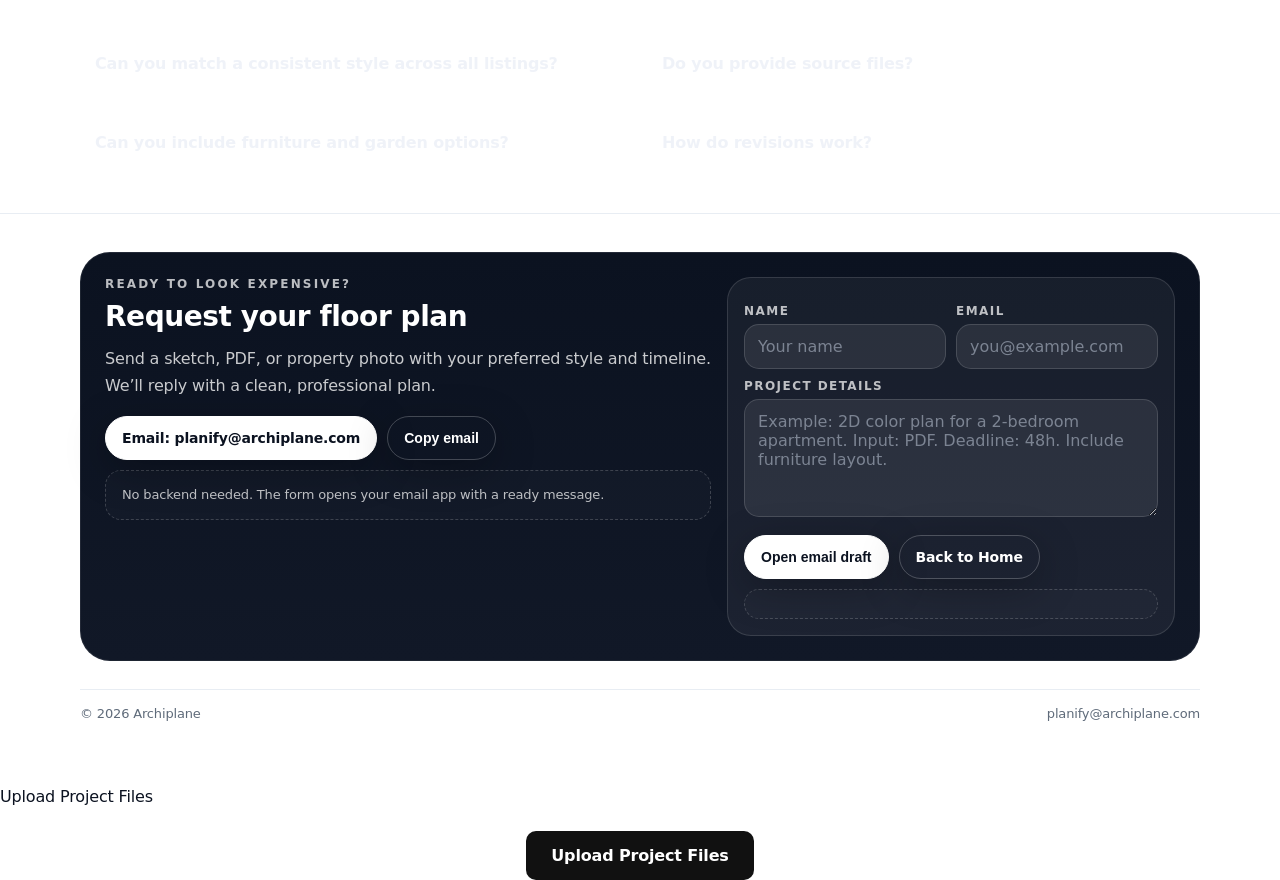
==== commit d3186fad: "add floor plan button" ====
--- a/floor-plans/index.html
+++ b/floor-plans/index.html
@@ -1,5 +1,7 @@
-<!doctype html><a href="/floor-plans/" class="btn">Get Floor Plan Now</a>
-<html lang="en">
+<!doctype html><a class="btn" href="start-your-project.html">Start a Project</a>
+<<a href="/floor-plans/" class="btn ghost">
+  Get Floor Plan Now
+</a>
 <head>
   <meta charset="utf-8" />
   <meta name="viewport" content="width=device-width, initial-scale=1" />
